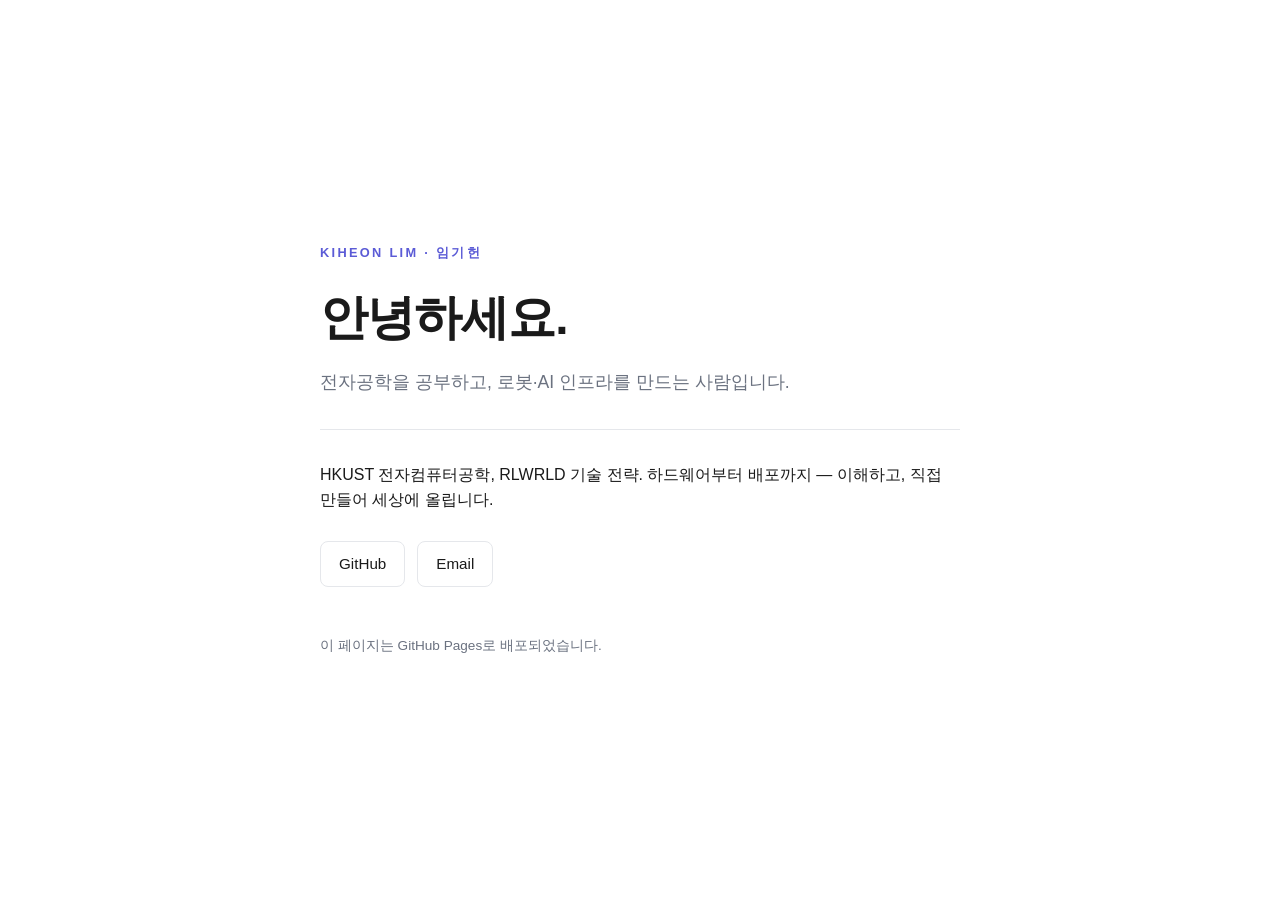
==== index.html @ 2e11b20e "첫 랜딩페이지 추가" ====
<!DOCTYPE html>
<html lang="ko">
<head>
  <meta charset="UTF-8" />
  <meta name="viewport" content="width=device-width, initial-scale=1.0" />
  <title>Kiheon Lim</title>
  <style>
    :root {
      --bg: #ffffff;
      --fg: #1a1a1a;
      --muted: #6b7280;
      --line: #e5e7eb;
      --accent: #5b5bd6;
    }
    @media (prefers-color-scheme: dark) {
      :root {
        --bg: #0d0d10;
        --fg: #eaeaec;
        --muted: #9ca3af;
        --line: #26262c;
        --accent: #8b8bf0;
      }
    }
    * { box-sizing: border-box; margin: 0; padding: 0; }
    body {
      font-family: -apple-system, BlinkMacSystemFont, "Segoe UI", "Apple SD Gothic Neo", Roboto, sans-serif;
      background: var(--bg);
      color: var(--fg);
      line-height: 1.6;
      -webkit-font-smoothing: antialiased;
      display: flex;
      min-height: 100vh;
      align-items: center;
      justify-content: center;
      padding: 24px;
    }
    main { width: 100%; max-width: 640px; }
    .eyebrow {
      font-size: 0.8rem;
      letter-spacing: 0.18em;
      text-transform: uppercase;
      color: var(--accent);
      font-weight: 600;
      margin-bottom: 16px;
    }
    h1 { font-size: clamp(2rem, 6vw, 3rem); font-weight: 700; letter-spacing: -0.02em; }
    .tagline { font-size: 1.1rem; color: var(--muted); margin-top: 12px; }
    .divider { height: 1px; background: var(--line); margin: 32px 0; border: 0; }
    p { color: var(--fg); }
    .links { display: flex; flex-wrap: wrap; gap: 12px; margin-top: 28px; }
    .links a {
      display: inline-block;
      padding: 10px 18px;
      border: 1px solid var(--line);
      border-radius: 8px;
      color: var(--fg);
      text-decoration: none;
      font-size: 0.95rem;
      transition: border-color 0.15s ease, transform 0.15s ease;
    }
    .links a:hover { border-color: var(--accent); transform: translateY(-1px); }
    footer { margin-top: 48px; font-size: 0.85rem; color: var(--muted); }
  </style>
</head>
<body>
  <main>
    <div class="eyebrow">Kiheon Lim &middot; 임기헌</div>
    <h1>안녕하세요.</h1>
    <p class="tagline">전자공학을 공부하고, 로봇·AI 인프라를 만드는 사람입니다.</p>
    <hr class="divider" />
    <p>
      HKUST 전자컴퓨터공학, RLWRLD 기술 전략.
      하드웨어부터 배포까지 — 이해하고, 직접 만들어 세상에 올립니다.
    </p>
    <div class="links">
      <a href="https://github.com/jkhlim125">GitHub</a>
      <a href="mailto:jason.lim@rlwrld.ai">Email</a>
    </div>
    <footer>이 페이지는 GitHub Pages로 배포되었습니다.</footer>
  </main>
</body>
</html>
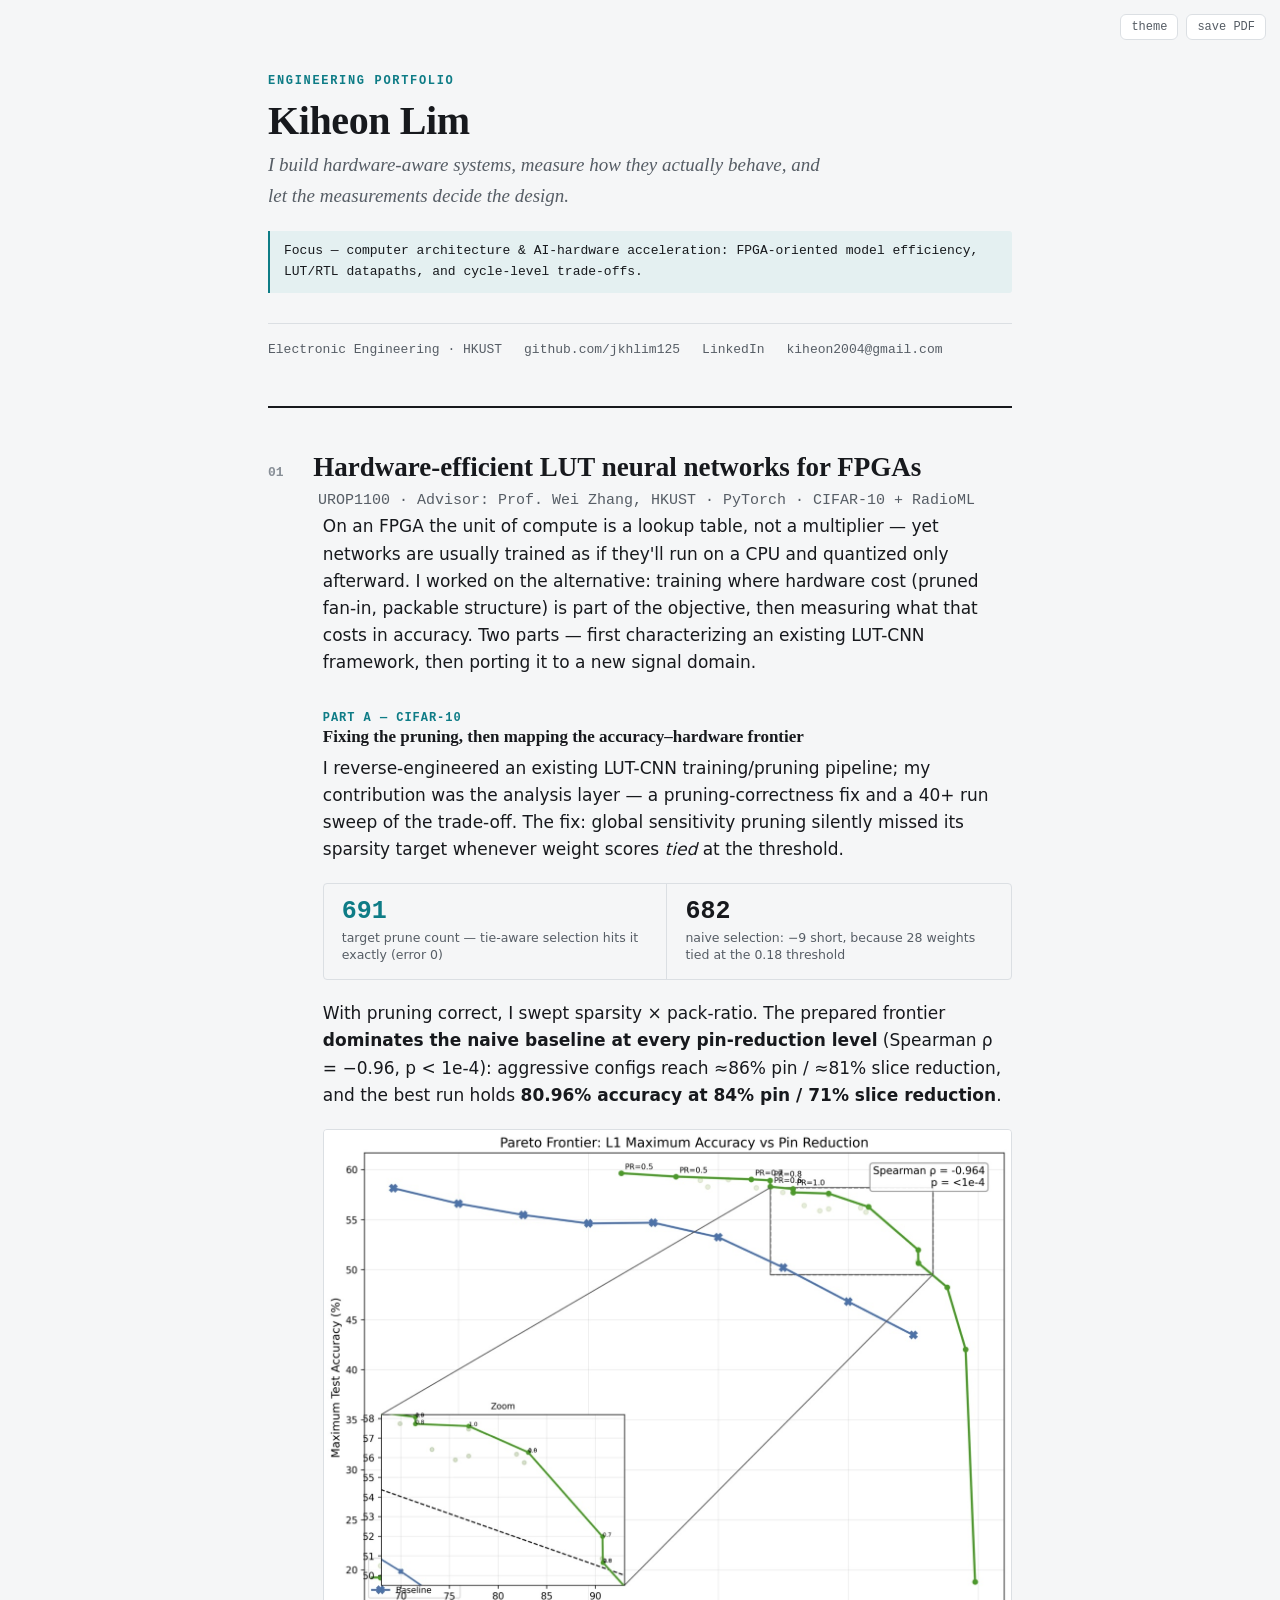
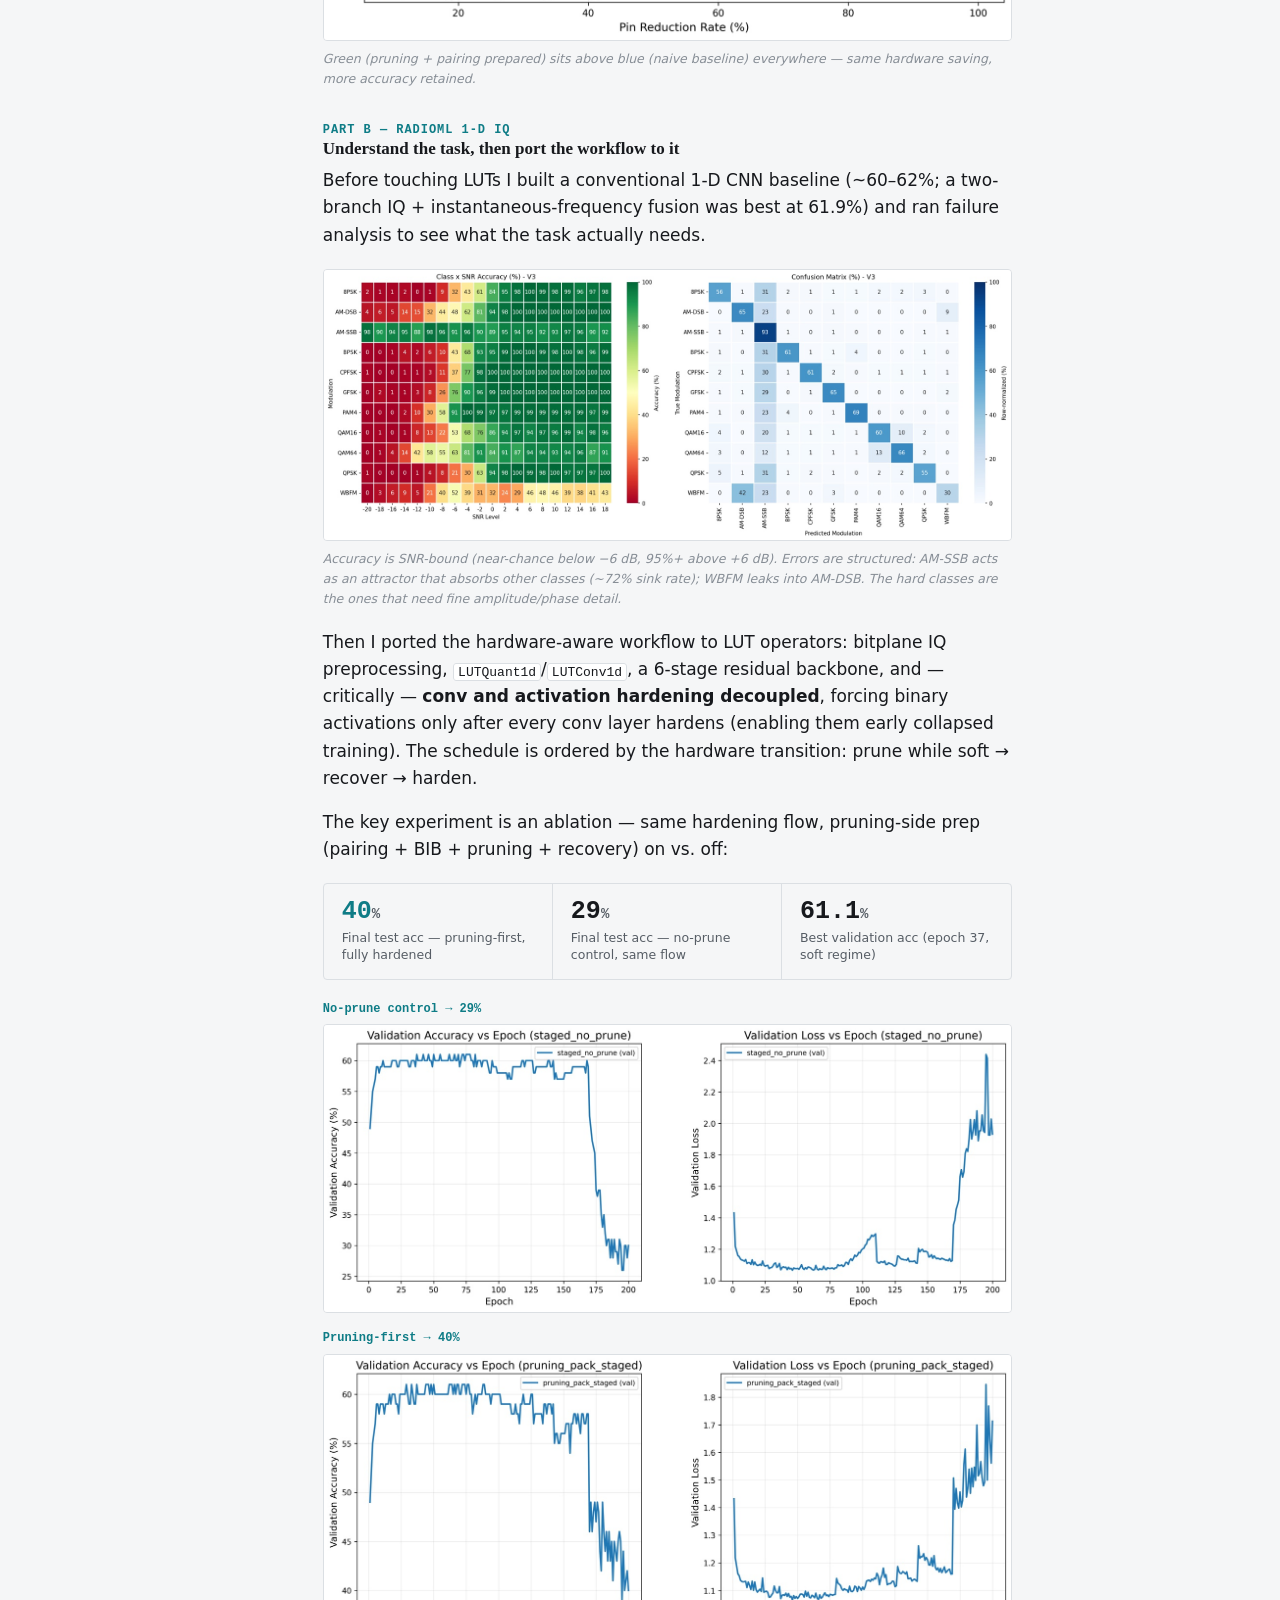
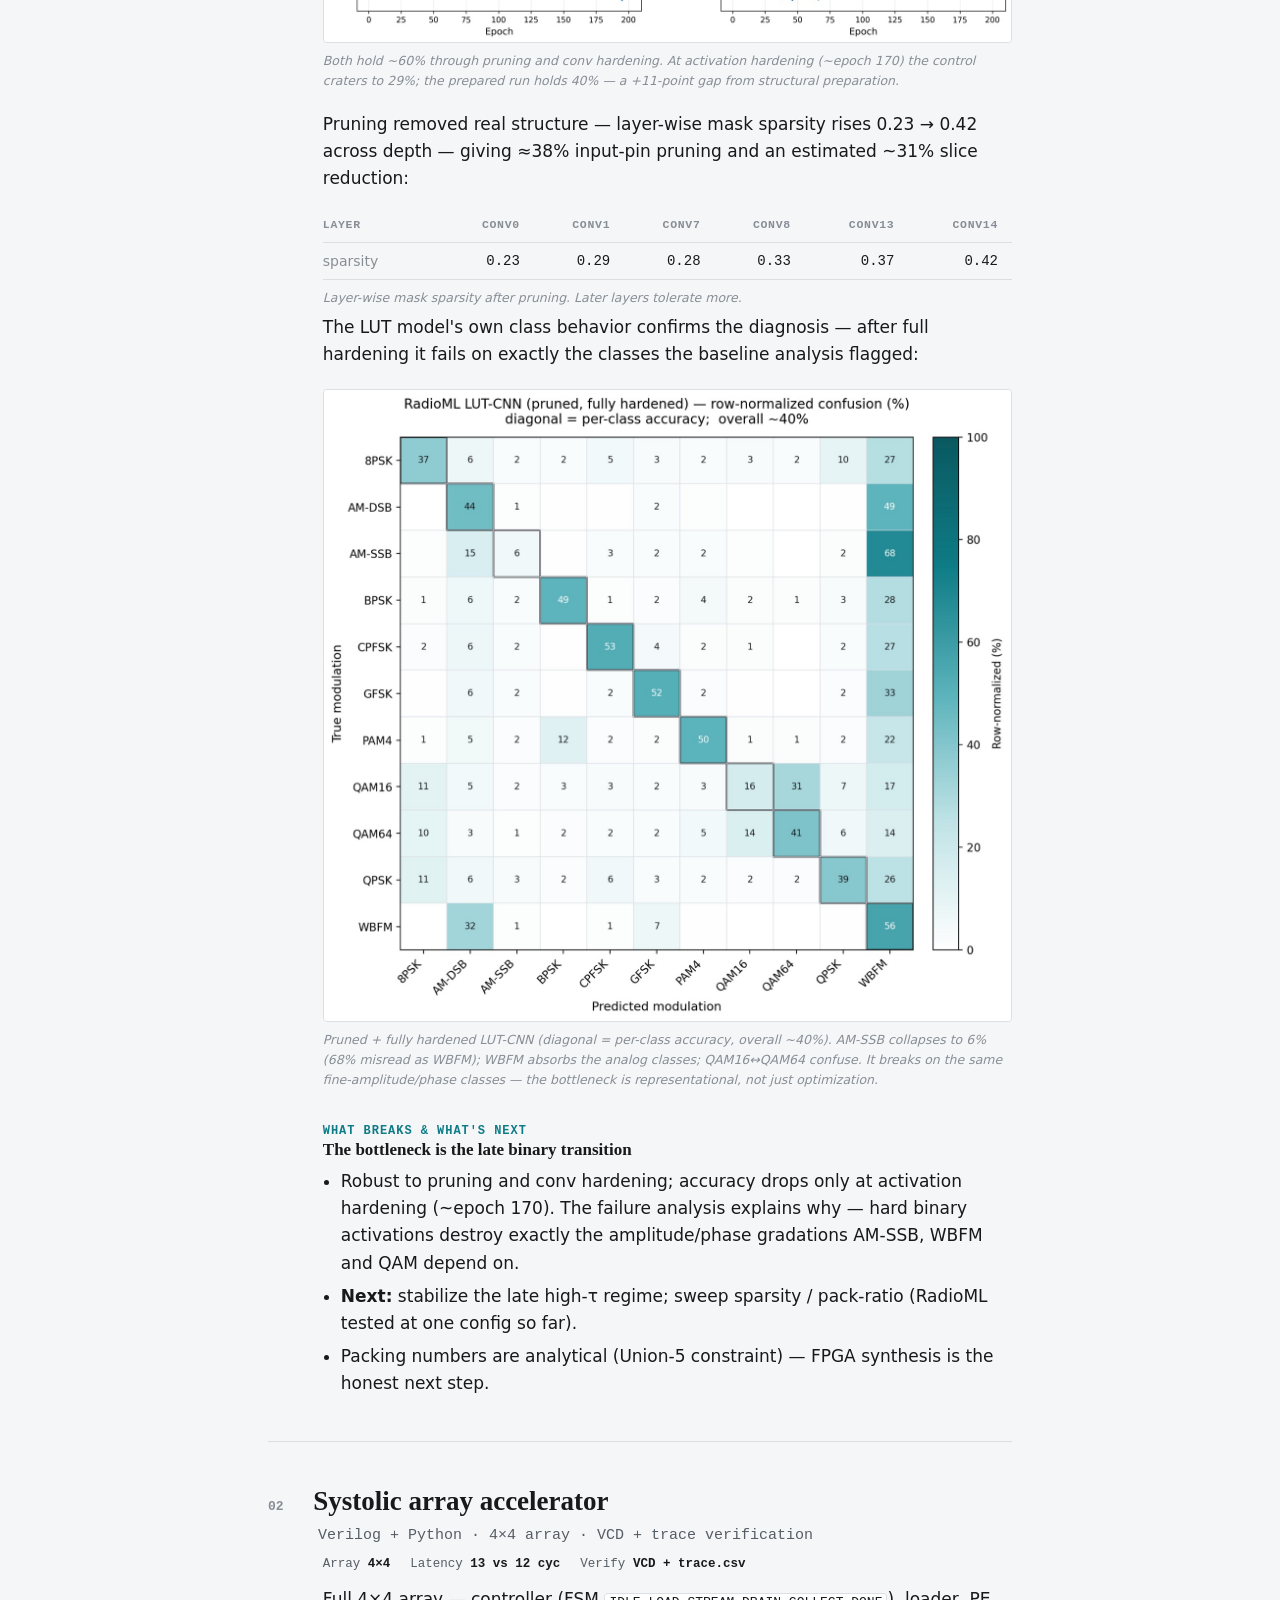
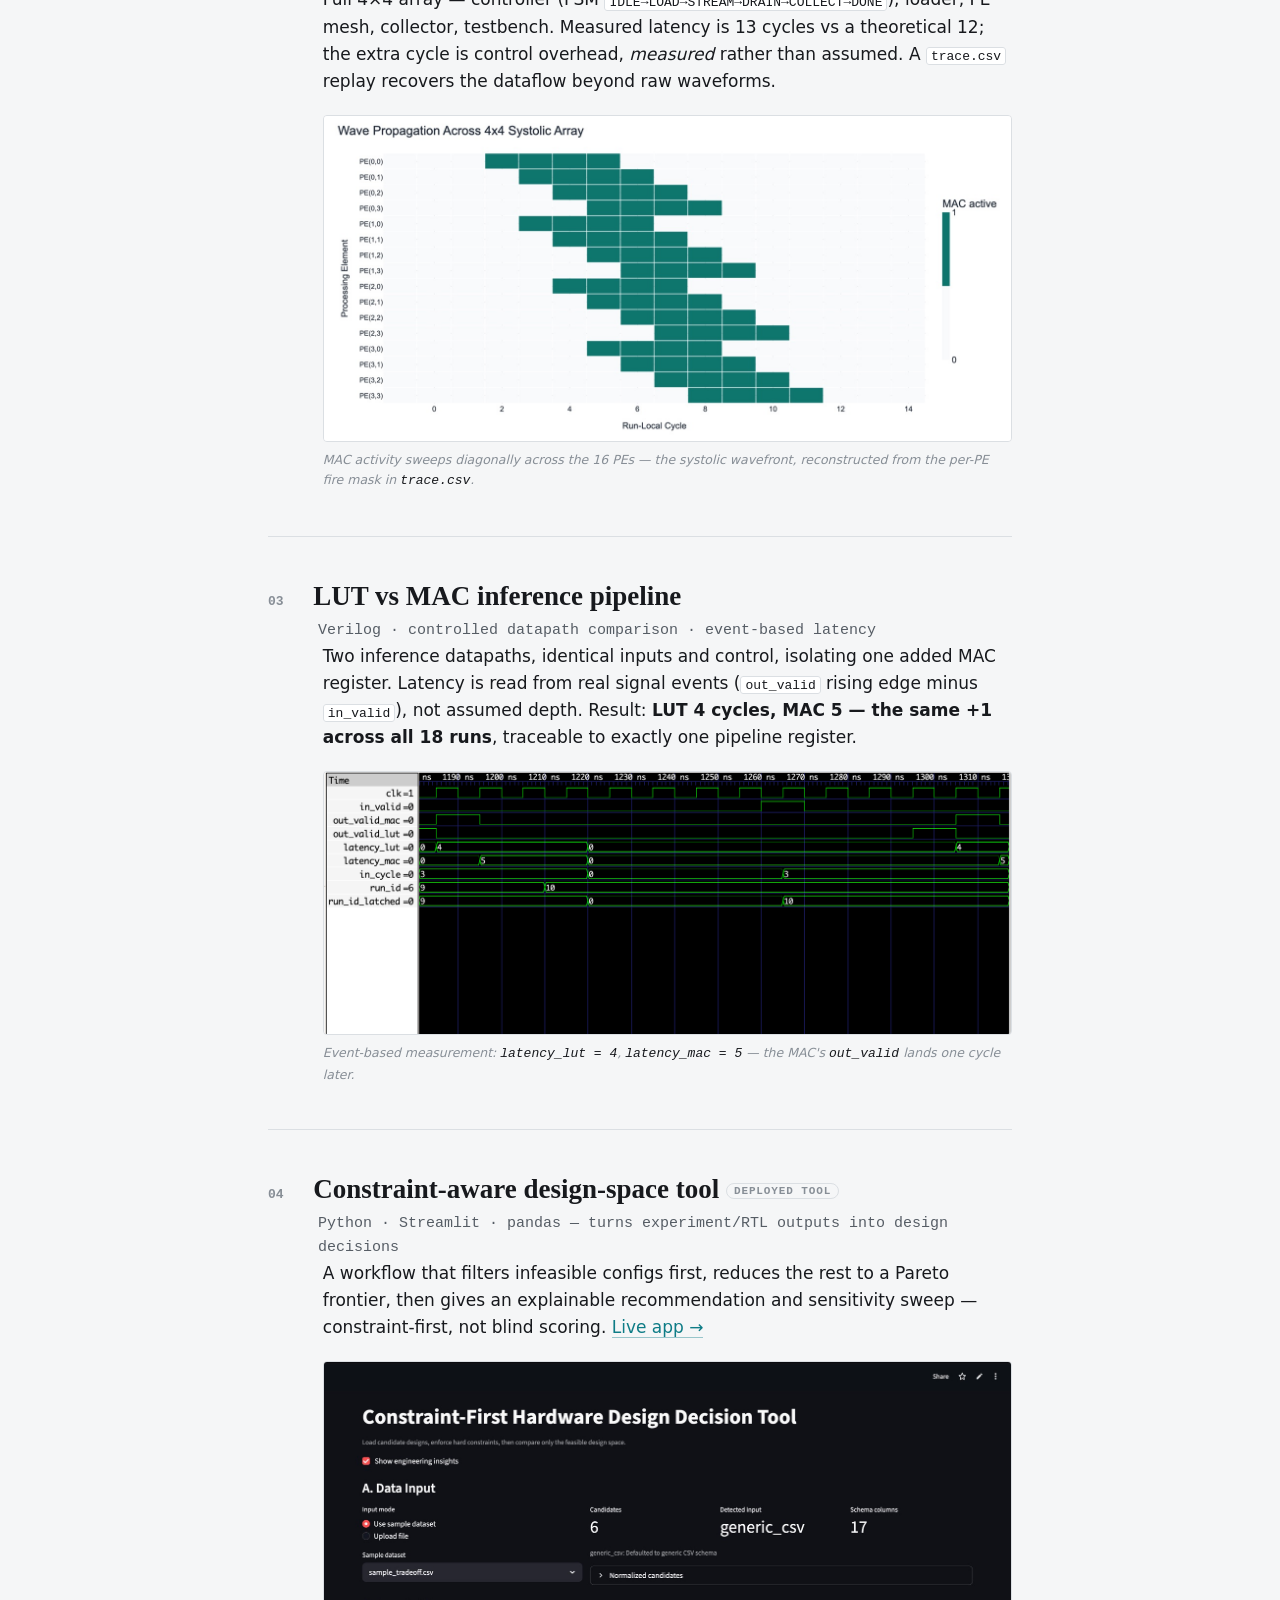
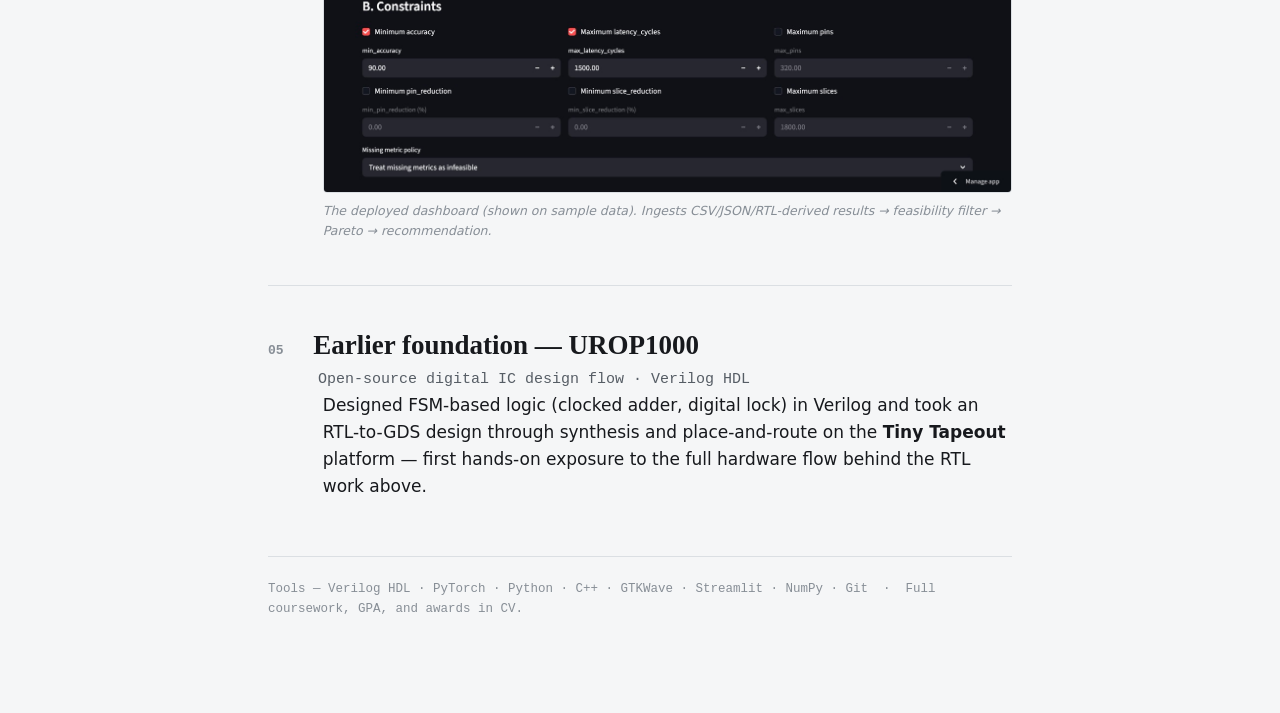
==== commit 6ec04e01: "Build engineering portfolio site (replaces landing placeholder) Comprehensive single-page portfolio " ====
--- a/index.html
+++ b/index.html
@@ -1,82 +1,301 @@
 <!DOCTYPE html>
-<html lang="ko">
+<html lang="en">
 <head>
   <meta charset="UTF-8" />
   <meta name="viewport" content="width=device-width, initial-scale=1.0" />
-  <title>Kiheon Lim</title>
+  <title>Kiheon Lim — Engineering Portfolio</title>
+  <meta name="description" content="Kiheon Lim — HKUST Electronic Engineering. Hardware-aware systems: LUT/FPGA neural networks, RTL accelerators, and cycle-level measurement." />
+  <meta name="author" content="Kiheon Lim" />
+  <meta name="theme-color" content="#0E7C86" />
+  <meta property="og:title" content="Kiheon Lim — Engineering Portfolio" />
+  <meta property="og:description" content="Hardware-aware systems: LUT/FPGA neural networks, RTL accelerators, and cycle-level measurement." />
+  <meta property="og:type" content="website" />
+  <meta property="og:url" content="https://jkhlim125.github.io/" />
   <style>
+  :root {
+    --paper:#F5F6F7; --surface:#FFFFFF; --ink:#17191D; --muted:#565D65;
+    --faint:#878E96; --rule:#DBDFE3; --accent:#0E7C86; --accent-soft:#E4F0F1;
+    --serif:'Charter','Iowan Old Style','Palatino Linotype',Georgia,'Times New Roman',serif;
+    --sans:system-ui,-apple-system,'Segoe UI',Roboto,Helvetica,Arial,sans-serif;
+    --mono:ui-monospace,'SF Mono','JetBrains Mono',Menlo,Consolas,monospace;
+  }
+  @media (prefers-color-scheme: dark) {
     :root {
-      --bg: #ffffff;
-      --fg: #1a1a1a;
-      --muted: #6b7280;
-      --line: #e5e7eb;
-      --accent: #5b5bd6;
+      --paper:#0F1113; --surface:#16191C; --ink:#E7E9EB; --muted:#9AA1A8;
+      --faint:#6C737B; --rule:#262A2F; --accent:#38B2BD; --accent-soft:#122F34;
     }
-    @media (prefers-color-scheme: dark) {
-      :root {
-        --bg: #0d0d10;
-        --fg: #eaeaec;
-        --muted: #9ca3af;
-        --line: #26262c;
-        --accent: #8b8bf0;
-      }
+  }
+  :root[data-theme="light"] {
+    --paper:#F5F6F7; --surface:#FFFFFF; --ink:#17191D; --muted:#565D65;
+    --faint:#878E96; --rule:#DBDFE3; --accent:#0E7C86; --accent-soft:#E4F0F1;
+  }
+  :root[data-theme="dark"] {
+    --paper:#0F1113; --surface:#16191C; --ink:#E7E9EB; --muted:#9AA1A8;
+    --faint:#6C737B; --rule:#262A2F; --accent:#38B2BD; --accent-soft:#122F34;
+  }
+
+  * { box-sizing:border-box; }
+  body {
+    margin:0; background:var(--paper); color:var(--ink);
+    font-family:var(--sans); font-size:17px; line-height:1.6;
+    -webkit-font-smoothing:antialiased;
+  }
+  .wrap { max-width:800px; margin:0 auto; padding:72px 28px 96px; }
+
+  h1,h2,h3 { font-family:var(--serif); font-weight:600; text-wrap:balance; line-height:1.18; }
+  .eyebrow { font-family:var(--mono); font-size:12px; letter-spacing:.14em; text-transform:uppercase; color:var(--accent); font-weight:600; }
+  p { margin:0 0 1em; }
+  a { color:var(--accent); text-decoration:none; border-bottom:1px solid color-mix(in srgb, var(--accent) 40%, transparent); }
+  a:hover { border-bottom-color:var(--accent); }
+  a:focus-visible { outline:2px solid var(--accent); outline-offset:2px; border-radius:2px; }
+  strong { font-weight:650; }
+  em { font-style:italic; }
+
+  header.masthead h1 { font-size:40px; margin:6px 0 6px; letter-spacing:-.01em; }
+  .tagline { font-size:19px; color:var(--muted); font-family:var(--serif); font-style:italic; margin:0 0 20px; max-width:60ch; }
+  .focus-line { font-family:var(--mono); font-size:13px; color:var(--ink); background:var(--accent-soft); border-left:2px solid var(--accent); padding:10px 14px; margin:0 0 30px; border-radius:0 3px 3px 0; }
+  .meta { display:flex; flex-wrap:wrap; gap:6px 22px; font-family:var(--mono); font-size:13px; color:var(--muted); padding-top:16px; border-top:1px solid var(--rule); }
+  .meta a { color:var(--muted); border-bottom-color:transparent; }
+  .meta a:hover { color:var(--accent); }
+
+  section { padding-top:44px; margin-top:44px; border-top:1px solid var(--rule); }
+  section.featured { border-top:2px solid var(--ink); }
+  .sec-head { display:flex; align-items:baseline; gap:14px; margin-bottom:6px; }
+  .sec-no { font-family:var(--mono); font-size:13px; color:var(--faint); font-weight:600; flex:none; width:2.4em; }
+  h2 { font-size:27px; margin:0; }
+  h3 { font-size:17px; margin:34px 0 8px; color:var(--ink); }
+  h3 .k { font-family:var(--mono); font-size:12px; color:var(--accent); text-transform:uppercase; letter-spacing:.08em; display:block; margin-bottom:2px; font-weight:600; }
+  .lede { color:var(--muted); font-size:15px; font-family:var(--mono); margin:2px 0 0 calc(2.4em + 14px); }
+  .body-col { margin-left:calc(2.4em + 14px); }
+  @media (max-width:620px){ .lede,.body-col{ margin-left:0; } .sec-head{ gap:10px; } }
+
+  .tbl-scroll { overflow-x:auto; margin:16px 0 6px; }
+  table { border-collapse:collapse; width:100%; font-size:14px; }
+  th,td { text-align:left; padding:7px 14px 7px 0; border-bottom:1px solid var(--rule); white-space:nowrap; }
+  th { font-family:var(--mono); font-size:11.5px; letter-spacing:.06em; text-transform:uppercase; color:var(--faint); font-weight:600; }
+  td { font-family:var(--mono); color:var(--ink); font-variant-numeric:tabular-nums; }
+  td.t { font-family:var(--sans); white-space:normal; color:var(--muted); }
+  .num { text-align:right; }
+  caption { caption-side:bottom; text-align:left; font-size:12.5px; color:var(--faint); padding-top:8px; font-style:italic; }
+
+  .results { display:flex; flex-wrap:wrap; gap:0; border:1px solid var(--rule); border-radius:4px; margin:20px 0; overflow:hidden; }
+  .results .r { flex:1 1 150px; padding:15px 18px; border-right:1px solid var(--rule); }
+  .results .r:last-child { border-right:none; }
+  .results .v { font-family:var(--mono); font-size:25px; font-weight:600; color:var(--ink); font-variant-numeric:tabular-nums; line-height:1; }
+  .results .v .u { font-size:14px; color:var(--muted); }
+  .results .l { font-size:12.5px; color:var(--muted); margin-top:6px; line-height:1.35; }
+  .results .r.key .v { color:var(--accent); }
+
+  pre { background:var(--surface); border:1px solid var(--rule); border-radius:4px; padding:12px 14px; overflow-x:auto; margin:14px 0; }
+  code { font-family:var(--mono); font-size:13px; color:var(--ink); }
+  p code, li code { background:var(--surface); border:1px solid var(--rule); padding:.5px 4px; border-radius:3px; font-size:13px; }
+
+  figure { margin:20px 0; }
+  .fig-img { display:block; width:100%; height:auto; border:1px solid var(--rule); border-radius:4px; background:#fff; }
+  .fig-col { display:flex; flex-direction:column; gap:16px; }
+  .fig-lbl { font-family:var(--mono); font-size:12px; color:var(--accent); font-weight:600; margin-bottom:5px; }
+  figcaption { font-size:12.5px; color:var(--faint); margin-top:8px; font-style:italic; }
+
+  .proj-specs { display:flex; flex-wrap:wrap; gap:4px 20px; font-family:var(--mono); font-size:12.5px; color:var(--muted); margin:6px 0 12px; }
+  .proj-specs b { color:var(--ink); font-weight:600; }
+  ul.tight { margin:6px 0 0; padding-left:18px; }
+  ul.tight li { margin-bottom:6px; }
+  .appendix-tag { font-family:var(--mono); font-size:11px; letter-spacing:.08em; text-transform:uppercase; color:var(--faint); border:1px solid var(--rule); padding:1px 7px; border-radius:20px; vertical-align:middle; }
+
+  footer { margin-top:56px; padding-top:22px; border-top:1px solid var(--rule); font-family:var(--mono); font-size:12.5px; color:var(--faint); }
+  @media (prefers-reduced-motion:no-preference){ a{ transition:border-color .15s, color .15s; } }
+
+  @media print {
+    :root { --paper:#fff; --surface:#fff; --ink:#111; --muted:#444; --faint:#777; --rule:#ccc; --accent:#0E7C86; --accent-soft:#eef5f5; }
+    body { font-size:11pt; }
+    .wrap { padding:0; max-width:none; }
+    section, .results, .tbl-scroll, figure, pre { page-break-inside:avoid; }
+    a { color:#111; border:none; }
+  }
+</style>
+
+  <style>
+    html { background: var(--paper); }
+    .site-controls {
+      position: fixed; top: 14px; right: 14px; z-index: 50;
+      display: flex; gap: 8px;
     }
-    * { box-sizing: border-box; margin: 0; padding: 0; }
-    body {
-      font-family: -apple-system, BlinkMacSystemFont, "Segoe UI", "Apple SD Gothic Neo", Roboto, sans-serif;
-      background: var(--bg);
-      color: var(--fg);
-      line-height: 1.6;
-      -webkit-font-smoothing: antialiased;
-      display: flex;
-      min-height: 100vh;
-      align-items: center;
-      justify-content: center;
-      padding: 24px;
+    .site-controls button {
+      font-family: var(--mono); font-size: 12px; color: var(--muted);
+      background: var(--surface); border: 1px solid var(--rule); border-radius: 6px;
+      padding: 6px 10px; cursor: pointer; line-height: 1;
+      transition: border-color .15s, color .15s;
     }
-    main { width: 100%; max-width: 640px; }
-    .eyebrow {
-      font-size: 0.8rem;
-      letter-spacing: 0.18em;
-      text-transform: uppercase;
-      color: var(--accent);
-      font-weight: 600;
-      margin-bottom: 16px;
-    }
-    h1 { font-size: clamp(2rem, 6vw, 3rem); font-weight: 700; letter-spacing: -0.02em; }
-    .tagline { font-size: 1.1rem; color: var(--muted); margin-top: 12px; }
-    .divider { height: 1px; background: var(--line); margin: 32px 0; border: 0; }
-    p { color: var(--fg); }
-    .links { display: flex; flex-wrap: wrap; gap: 12px; margin-top: 28px; }
-    .links a {
-      display: inline-block;
-      padding: 10px 18px;
-      border: 1px solid var(--line);
-      border-radius: 8px;
-      color: var(--fg);
-      text-decoration: none;
-      font-size: 0.95rem;
-      transition: border-color 0.15s ease, transform 0.15s ease;
-    }
-    .links a:hover { border-color: var(--accent); transform: translateY(-1px); }
-    footer { margin-top: 48px; font-size: 0.85rem; color: var(--muted); }
+    .site-controls button:hover { color: var(--accent); border-color: var(--accent); }
+    .site-controls button:focus-visible { outline: 2px solid var(--accent); outline-offset: 2px; }
+    @media print { .site-controls { display: none; } }
+    @media (max-width: 520px) { .site-controls { top: 8px; right: 8px; } }
   </style>
 </head>
 <body>
-  <main>
-    <div class="eyebrow">Kiheon Lim &middot; 임기헌</div>
-    <h1>안녕하세요.</h1>
-    <p class="tagline">전자공학을 공부하고, 로봇·AI 인프라를 만드는 사람입니다.</p>
-    <hr class="divider" />
-    <p>
-      HKUST 전자컴퓨터공학, RLWRLD 기술 전략.
-      하드웨어부터 배포까지 — 이해하고, 직접 만들어 세상에 올립니다.
-    </p>
-    <div class="links">
-      <a href="https://github.com/jkhlim125">GitHub</a>
-      <a href="mailto:jason.lim@rlwrld.ai">Email</a>
-    </div>
-    <footer>이 페이지는 GitHub Pages로 배포되었습니다.</footer>
-  </main>
+
+  <div class="site-controls">
+    <button id="themeBtn" type="button" aria-label="Toggle light or dark theme">theme</button>
+    <button id="printBtn" type="button" aria-label="Save as PDF">save PDF</button>
+  </div>
+
+
+<div class="wrap">
+
+  <header class="masthead">
+    <div class="eyebrow">Engineering Portfolio</div>
+    <h1>Kiheon&nbsp;Lim</h1>
+    <p class="tagline">I build hardware-aware systems, measure how they actually behave, and let the measurements decide the design.</p>
+    <div class="focus-line">Focus — computer architecture &amp; AI-hardware acceleration: FPGA-oriented model efficiency, LUT/RTL datapaths, and cycle-level trade-offs.</div>
+    <div class="meta">
+      <span>Electronic Engineering · HKUST</span>
+      <a href="https://github.com/jkhlim125">github.com/jkhlim125</a>
+      <a href="https://www.linkedin.com/in/kiheon-lim-67a047383">LinkedIn</a>
+      <a href="mailto:kiheon2004@gmail.com">kiheon2004@gmail.com</a>
+    </div>
+  </header>
+
+  <!-- ================= FEATURED ================= -->
+  <section class="featured">
+    <div class="sec-head">
+      <span class="sec-no">01</span>
+      <h2>Hardware-efficient LUT neural networks for FPGAs</h2>
+    </div>
+    <p class="lede">UROP1100 · Advisor: Prof. Wei Zhang, HKUST · PyTorch · CIFAR-10 + RadioML</p>
+
+    <div class="body-col">
+      <p>On an FPGA the unit of compute is a lookup table, not a multiplier — yet networks are usually trained as if they'll run on a CPU and quantized only afterward. I worked on the alternative: training where hardware cost (pruned fan-in, packable structure) is part of the objective, then measuring what that costs in accuracy. Two parts — first characterizing an existing LUT-CNN framework, then porting it to a new signal domain.</p>
+
+      <h3><span class="k">Part A — CIFAR-10</span>Fixing the pruning, then mapping the accuracy–hardware frontier</h3>
+      <p>I reverse-engineered an existing LUT-CNN training/pruning pipeline; my contribution was the analysis layer — a pruning-correctness fix and a 40+ run sweep of the trade-off. The fix: global sensitivity pruning silently missed its sparsity target whenever weight scores <em>tied</em> at the threshold.</p>
+
+      <div class="results">
+        <div class="r key"><div class="v">691</div><div class="l">target prune count — tie-aware selection hits it exactly (error 0)</div></div>
+        <div class="r"><div class="v">682</div><div class="l">naive selection: −9 short, because 28 weights tied at the 0.18 threshold</div></div>
+      </div>
+
+      <p>With pruning correct, I swept sparsity × pack-ratio. The prepared frontier <strong>dominates the naive baseline at every pin-reduction level</strong> (Spearman ρ = −0.96, p &lt; 1e-4): aggressive configs reach ≈86% pin / ≈81% slice reduction, and the best run holds <strong>80.96% accuracy at 84% pin / 71% slice reduction</strong>.</p>
+      <figure>
+        <img class="fig-img" src="assets/cifar_pareto.jpg" alt="Pareto frontier of maximum test accuracy versus pin reduction rate; the green pruning-prepared frontier stays above the blue naive baseline across the whole range">
+        <figcaption>Green (pruning + pairing prepared) sits above blue (naive baseline) everywhere — same hardware saving, more accuracy retained.</figcaption>
+      </figure>
+
+      <h3><span class="k">Part B — RadioML 1-D IQ</span>Understand the task, then port the workflow to it</h3>
+      <p>Before touching LUTs I built a conventional 1-D CNN baseline (~60–62%; a two-branch IQ + instantaneous-frequency fusion was best at 61.9%) and ran failure analysis to see what the task actually needs.</p>
+      <figure>
+        <img class="fig-img" src="assets/radioml_heatmap.jpg" alt="Left: class-by-SNR accuracy heatmap, red at low SNR turning green above +6 dB. Right: row-normalized confusion matrix showing AM-SSB absorbing many classes and WBFM leaking into AM-DSB">
+        <figcaption>Accuracy is SNR-bound (near-chance below −6 dB, 95%+ above +6 dB). Errors are structured: AM-SSB acts as an attractor that absorbs other classes (~72% sink rate); WBFM leaks into AM-DSB. The hard classes are the ones that need fine amplitude/phase detail.</figcaption>
+      </figure>
+
+      <p>Then I ported the hardware-aware workflow to LUT operators: bitplane IQ preprocessing, <code>LUTQuant1d</code>/<code>LUTConv1d</code>, a 6-stage residual backbone, and — critically — <strong>conv and activation hardening decoupled</strong>, forcing binary activations only after every conv layer hardens (enabling them early collapsed training). The schedule is ordered by the hardware transition: prune while soft → recover → harden.</p>
+      <p>The key experiment is an ablation — same hardening flow, pruning-side prep (pairing + BIB + pruning + recovery) on vs. off:</p>
+      <div class="results">
+        <div class="r key"><div class="v">40<span class="u">%</span></div><div class="l">Final test acc — pruning-first, fully hardened</div></div>
+        <div class="r"><div class="v">29<span class="u">%</span></div><div class="l">Final test acc — no-prune control, same flow</div></div>
+        <div class="r"><div class="v">61.1<span class="u">%</span></div><div class="l">Best validation acc (epoch 37, soft regime)</div></div>
+      </div>
+      <figure>
+        <div class="fig-col">
+          <div><div class="fig-lbl">No-prune control → 29%</div><img class="fig-img" src="assets/train_control.jpg" alt="Validation accuracy and loss vs epoch for the no-prune control; accuracy plateaus near 60% then collapses to ~29% after epoch 170"></div>
+          <div><div class="fig-lbl">Pruning-first → 40%</div><img class="fig-img" src="assets/train_pruning.jpg" alt="Validation accuracy and loss vs epoch for the pruning-first run; plateaus near 60% then declines to ~40% after epoch 170"></div>
+        </div>
+        <figcaption>Both hold ~60% through pruning and conv hardening. At activation hardening (~epoch 170) the control craters to 29%; the prepared run holds 40% — a +11-point gap from structural preparation.</figcaption>
+      </figure>
+      <p>Pruning removed real structure — layer-wise mask sparsity rises 0.23 → 0.42 across depth — giving ≈38% input-pin pruning and an estimated ~31% slice reduction:</p>
+      <div class="tbl-scroll">
+        <table>
+          <caption>Layer-wise mask sparsity after pruning. Later layers tolerate more.</caption>
+          <thead><tr><th>Layer</th><th class="num">conv0</th><th class="num">conv1</th><th class="num">conv7</th><th class="num">conv8</th><th class="num">conv13</th><th class="num">conv14</th></tr></thead>
+          <tbody><tr><td class="t" style="color:var(--faint)">sparsity</td><td class="num">0.23</td><td class="num">0.29</td><td class="num">0.28</td><td class="num">0.33</td><td class="num">0.37</td><td class="num">0.42</td></tr></tbody>
+        </table>
+      </div>
+
+      <p>The LUT model's own class behavior confirms the diagnosis — after full hardening it fails on exactly the classes the baseline analysis flagged:</p>
+      <figure>
+        <img class="fig-img" src="assets/lut_confusion.jpg" alt="Row-normalized confusion matrix for the pruned, fully hardened RadioML LUT-CNN; AM-SSB collapses to 6 percent with 68 percent misread as WBFM, and the WBFM column absorbs the analog classes">
+        <figcaption>Pruned + fully hardened LUT-CNN (diagonal = per-class accuracy, overall ~40%). AM-SSB collapses to 6% (68% misread as WBFM); WBFM absorbs the analog classes; QAM16↔QAM64 confuse. It breaks on the same fine-amplitude/phase classes — the bottleneck is representational, not just optimization.</figcaption>
+      </figure>
+
+      <h3><span class="k">What breaks &amp; what's next</span>The bottleneck is the late binary transition</h3>
+      <ul class="tight">
+        <li>Robust to pruning and conv hardening; accuracy drops only at activation hardening (~epoch 170). The failure analysis explains why — hard binary activations destroy exactly the amplitude/phase gradations AM-SSB, WBFM and QAM depend on.</li>
+        <li><strong>Next:</strong> stabilize the late high-τ regime; sweep sparsity / pack-ratio (RadioML tested at one config so far).</li>
+        <li>Packing numbers are analytical (Union-5 constraint) — FPGA synthesis is the honest next step.</li>
+      </ul>
+    </div>
+  </section>
+
+  <!-- ================= SUPPORTING ================= -->
+  <section>
+    <div class="sec-head"><span class="sec-no">02</span><h2>Systolic array accelerator</h2></div>
+    <p class="lede">Verilog + Python · 4×4 array · VCD + trace verification</p>
+    <div class="body-col">
+      <div class="proj-specs"><span>Array <b>4×4</b></span><span>Latency <b>13 vs 12 cyc</b></span><span>Verify <b>VCD + trace.csv</b></span></div>
+      <p>Full 4×4 array — controller (FSM <code>IDLE→LOAD→STREAM→DRAIN→COLLECT→DONE</code>), loader, PE mesh, collector, testbench. Measured latency is 13 cycles vs a theoretical 12; the extra cycle is control overhead, <em>measured</em> rather than assumed. A <code>trace.csv</code> replay recovers the dataflow beyond raw waveforms.</p>
+      <figure>
+        <img class="fig-img" src="assets/systolic_wave.jpg" alt="Heatmap of MAC activity across the 16 processing elements over run-local cycles, showing a diagonal wavefront through the 4x4 array">
+        <figcaption>MAC activity sweeps diagonally across the 16 PEs — the systolic wavefront, reconstructed from the per-PE fire mask in <code>trace.csv</code>.</figcaption>
+      </figure>
+    </div>
+  </section>
+
+  <section>
+    <div class="sec-head"><span class="sec-no">03</span><h2>LUT vs MAC inference pipeline</h2></div>
+    <p class="lede">Verilog · controlled datapath comparison · event-based latency</p>
+    <div class="body-col">
+      <p>Two inference datapaths, identical inputs and control, isolating one added MAC register. Latency is read from real signal events (<code>out_valid</code> rising edge minus <code>in_valid</code>), not assumed depth. Result: <strong>LUT 4 cycles, MAC 5 — the same +1 across all 18 runs</strong>, traceable to exactly one pipeline register.</p>
+      <figure>
+        <img class="fig-img" src="assets/lutmac_latency.png" alt="GTKWave capture showing latency_lut settling to 4 and latency_mac to 5, with out_valid_lut asserting one cycle before out_valid_mac">
+        <figcaption>Event-based measurement: <code>latency_lut = 4</code>, <code>latency_mac = 5</code> — the MAC's <code>out_valid</code> lands one cycle later.</figcaption>
+      </figure>
+    </div>
+  </section>
+
+  <section>
+    <div class="sec-head"><span class="sec-no">04</span><h2>Constraint-aware design-space tool <span class="appendix-tag">deployed tool</span></h2></div>
+    <p class="lede">Python · Streamlit · pandas — turns experiment/RTL outputs into design decisions</p>
+    <div class="body-col">
+      <p>A workflow that filters infeasible configs first, reduces the rest to a Pareto frontier, then gives an explainable recommendation and sensitivity sweep — constraint-first, not blind scoring. <a href="https://hardware-aware-neural-network-trade-off-analysis-dashboard-esw.streamlit.app">Live app →</a></p>
+      <figure>
+        <img class="fig-img" src="assets/tool_ui.jpg" alt="Screenshot of the deployed Streamlit decision tool showing data input, constraints, and the feasible-candidate view">
+        <figcaption>The deployed dashboard (shown on sample data). Ingests CSV/JSON/RTL-derived results → feasibility filter → Pareto → recommendation.</figcaption>
+      </figure>
+    </div>
+  </section>
+
+  <section>
+    <div class="sec-head"><span class="sec-no">05</span><h2>Earlier foundation — UROP1000</h2></div>
+    <p class="lede">Open-source digital IC design flow · Verilog HDL</p>
+    <div class="body-col">
+      <p>Designed FSM-based logic (clocked adder, digital lock) in Verilog and took an RTL-to-GDS design through synthesis and place-and-route on the <strong>Tiny Tapeout</strong> platform — first hands-on exposure to the full hardware flow behind the RTL work above.</p>
+    </div>
+  </section>
+
+  <footer>
+    Tools — Verilog HDL · PyTorch · Python · C++ · GTKWave · Streamlit · NumPy · Git &nbsp;·&nbsp; Full coursework, GPA, and awards in CV.
+  </footer>
+
+</div>
+
+
+  <script>
+    (function () {
+      var root = document.documentElement;
+      var saved = null;
+      try { saved = localStorage.getItem('theme'); } catch (e) {}
+      if (saved) root.setAttribute('data-theme', saved);
+      function current() {
+        var attr = root.getAttribute('data-theme');
+        if (attr) return attr;
+        return window.matchMedia('(prefers-color-scheme: dark)').matches ? 'dark' : 'light';
+      }
+      document.getElementById('themeBtn').addEventListener('click', function () {
+        var next = current() === 'dark' ? 'light' : 'dark';
+        root.setAttribute('data-theme', next);
+        try { localStorage.setItem('theme', next); } catch (e) {}
+      });
+      document.getElementById('printBtn').addEventListener('click', function () { window.print(); });
+    })();
+  </script>
 </body>
 </html>
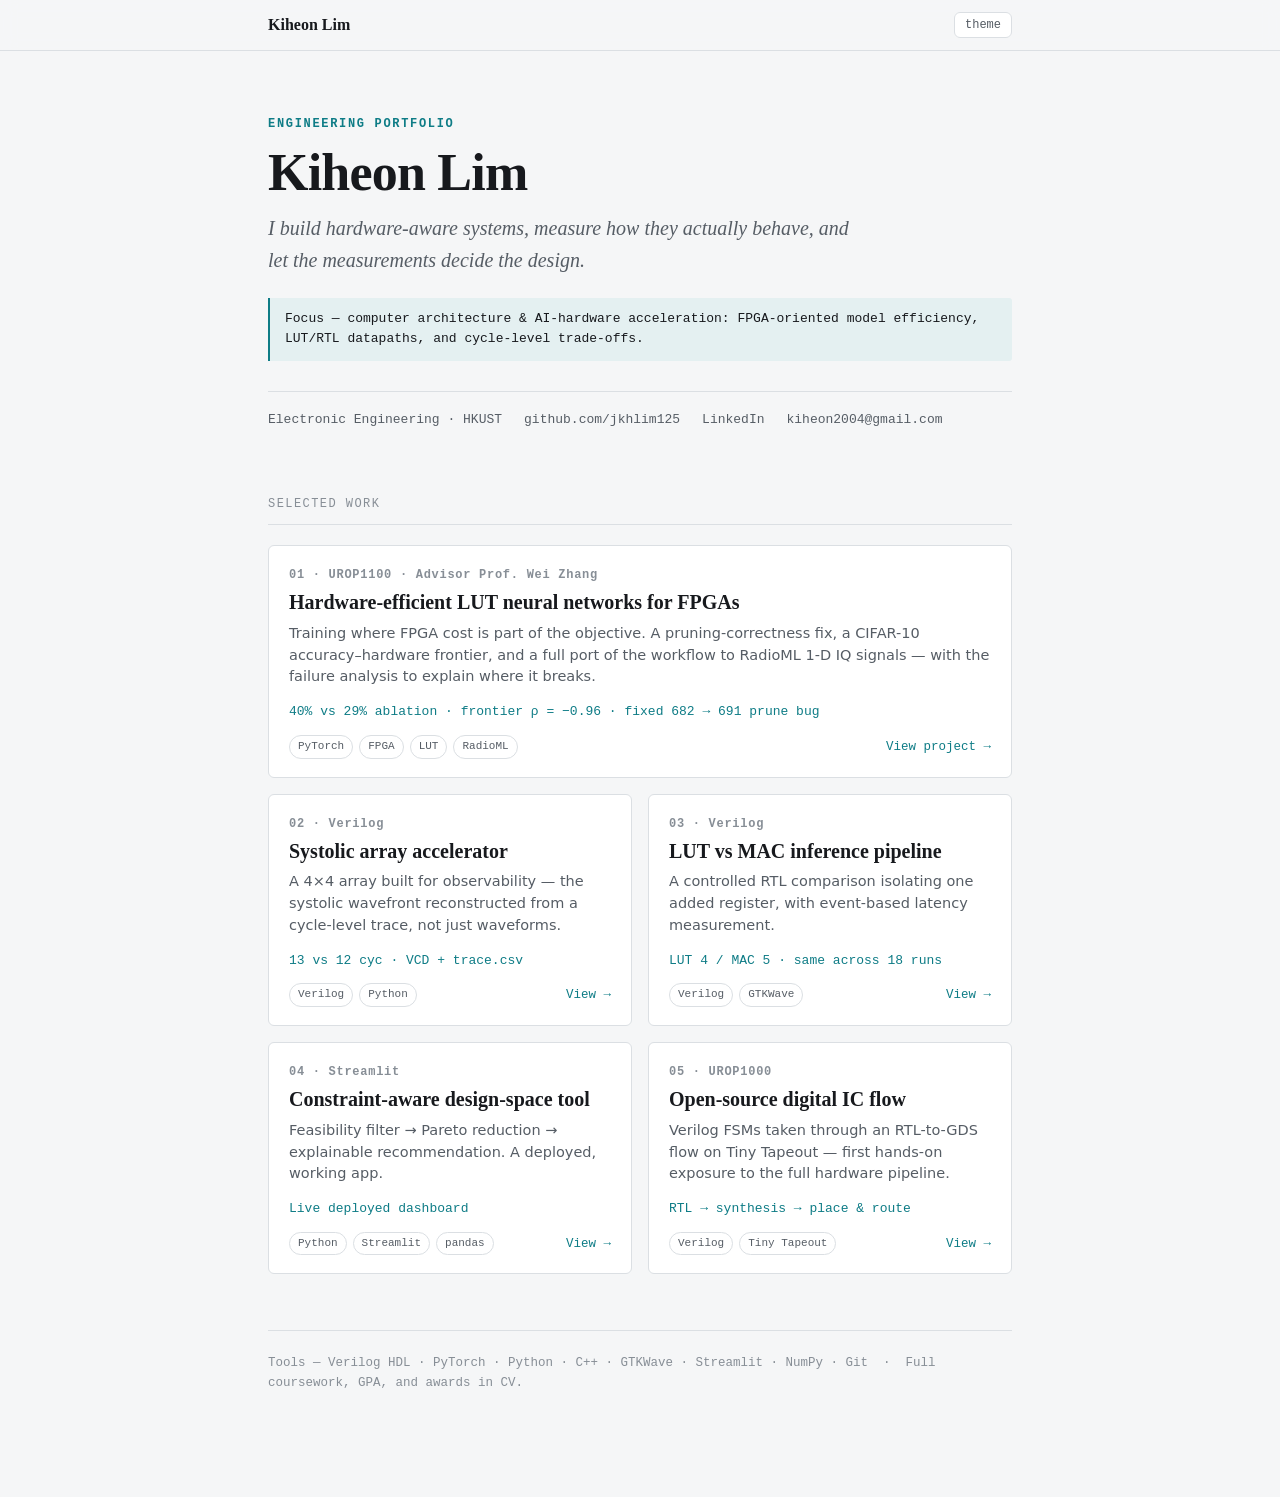
==== commit 4f08d42a: "Restructure into multi-page site: landing + per-project detail pages Shared styles.css/script.js, pr" ====
--- a/index.html
+++ b/index.html
@@ -11,291 +11,96 @@
   <meta property="og:description" content="Hardware-aware systems: LUT/FPGA neural networks, RTL accelerators, and cycle-level measurement." />
   <meta property="og:type" content="website" />
   <meta property="og:url" content="https://jkhlim125.github.io/" />
-  <style>
-  :root {
-    --paper:#F5F6F7; --surface:#FFFFFF; --ink:#17191D; --muted:#565D65;
-    --faint:#878E96; --rule:#DBDFE3; --accent:#0E7C86; --accent-soft:#E4F0F1;
-    --serif:'Charter','Iowan Old Style','Palatino Linotype',Georgia,'Times New Roman',serif;
-    --sans:system-ui,-apple-system,'Segoe UI',Roboto,Helvetica,Arial,sans-serif;
-    --mono:ui-monospace,'SF Mono','JetBrains Mono',Menlo,Consolas,monospace;
-  }
-  @media (prefers-color-scheme: dark) {
-    :root {
-      --paper:#0F1113; --surface:#16191C; --ink:#E7E9EB; --muted:#9AA1A8;
-      --faint:#6C737B; --rule:#262A2F; --accent:#38B2BD; --accent-soft:#122F34;
-    }
-  }
-  :root[data-theme="light"] {
-    --paper:#F5F6F7; --surface:#FFFFFF; --ink:#17191D; --muted:#565D65;
-    --faint:#878E96; --rule:#DBDFE3; --accent:#0E7C86; --accent-soft:#E4F0F1;
-  }
-  :root[data-theme="dark"] {
-    --paper:#0F1113; --surface:#16191C; --ink:#E7E9EB; --muted:#9AA1A8;
-    --faint:#6C737B; --rule:#262A2F; --accent:#38B2BD; --accent-soft:#122F34;
-  }
-
-  * { box-sizing:border-box; }
-  body {
-    margin:0; background:var(--paper); color:var(--ink);
-    font-family:var(--sans); font-size:17px; line-height:1.6;
-    -webkit-font-smoothing:antialiased;
-  }
-  .wrap { max-width:800px; margin:0 auto; padding:72px 28px 96px; }
-
-  h1,h2,h3 { font-family:var(--serif); font-weight:600; text-wrap:balance; line-height:1.18; }
-  .eyebrow { font-family:var(--mono); font-size:12px; letter-spacing:.14em; text-transform:uppercase; color:var(--accent); font-weight:600; }
-  p { margin:0 0 1em; }
-  a { color:var(--accent); text-decoration:none; border-bottom:1px solid color-mix(in srgb, var(--accent) 40%, transparent); }
-  a:hover { border-bottom-color:var(--accent); }
-  a:focus-visible { outline:2px solid var(--accent); outline-offset:2px; border-radius:2px; }
-  strong { font-weight:650; }
-  em { font-style:italic; }
-
-  header.masthead h1 { font-size:40px; margin:6px 0 6px; letter-spacing:-.01em; }
-  .tagline { font-size:19px; color:var(--muted); font-family:var(--serif); font-style:italic; margin:0 0 20px; max-width:60ch; }
-  .focus-line { font-family:var(--mono); font-size:13px; color:var(--ink); background:var(--accent-soft); border-left:2px solid var(--accent); padding:10px 14px; margin:0 0 30px; border-radius:0 3px 3px 0; }
-  .meta { display:flex; flex-wrap:wrap; gap:6px 22px; font-family:var(--mono); font-size:13px; color:var(--muted); padding-top:16px; border-top:1px solid var(--rule); }
-  .meta a { color:var(--muted); border-bottom-color:transparent; }
-  .meta a:hover { color:var(--accent); }
-
-  section { padding-top:44px; margin-top:44px; border-top:1px solid var(--rule); }
-  section.featured { border-top:2px solid var(--ink); }
-  .sec-head { display:flex; align-items:baseline; gap:14px; margin-bottom:6px; }
-  .sec-no { font-family:var(--mono); font-size:13px; color:var(--faint); font-weight:600; flex:none; width:2.4em; }
-  h2 { font-size:27px; margin:0; }
-  h3 { font-size:17px; margin:34px 0 8px; color:var(--ink); }
-  h3 .k { font-family:var(--mono); font-size:12px; color:var(--accent); text-transform:uppercase; letter-spacing:.08em; display:block; margin-bottom:2px; font-weight:600; }
-  .lede { color:var(--muted); font-size:15px; font-family:var(--mono); margin:2px 0 0 calc(2.4em + 14px); }
-  .body-col { margin-left:calc(2.4em + 14px); }
-  @media (max-width:620px){ .lede,.body-col{ margin-left:0; } .sec-head{ gap:10px; } }
-
-  .tbl-scroll { overflow-x:auto; margin:16px 0 6px; }
-  table { border-collapse:collapse; width:100%; font-size:14px; }
-  th,td { text-align:left; padding:7px 14px 7px 0; border-bottom:1px solid var(--rule); white-space:nowrap; }
-  th { font-family:var(--mono); font-size:11.5px; letter-spacing:.06em; text-transform:uppercase; color:var(--faint); font-weight:600; }
-  td { font-family:var(--mono); color:var(--ink); font-variant-numeric:tabular-nums; }
-  td.t { font-family:var(--sans); white-space:normal; color:var(--muted); }
-  .num { text-align:right; }
-  caption { caption-side:bottom; text-align:left; font-size:12.5px; color:var(--faint); padding-top:8px; font-style:italic; }
-
-  .results { display:flex; flex-wrap:wrap; gap:0; border:1px solid var(--rule); border-radius:4px; margin:20px 0; overflow:hidden; }
-  .results .r { flex:1 1 150px; padding:15px 18px; border-right:1px solid var(--rule); }
-  .results .r:last-child { border-right:none; }
-  .results .v { font-family:var(--mono); font-size:25px; font-weight:600; color:var(--ink); font-variant-numeric:tabular-nums; line-height:1; }
-  .results .v .u { font-size:14px; color:var(--muted); }
-  .results .l { font-size:12.5px; color:var(--muted); margin-top:6px; line-height:1.35; }
-  .results .r.key .v { color:var(--accent); }
-
-  pre { background:var(--surface); border:1px solid var(--rule); border-radius:4px; padding:12px 14px; overflow-x:auto; margin:14px 0; }
-  code { font-family:var(--mono); font-size:13px; color:var(--ink); }
-  p code, li code { background:var(--surface); border:1px solid var(--rule); padding:.5px 4px; border-radius:3px; font-size:13px; }
-
-  figure { margin:20px 0; }
-  .fig-img { display:block; width:100%; height:auto; border:1px solid var(--rule); border-radius:4px; background:#fff; }
-  .fig-col { display:flex; flex-direction:column; gap:16px; }
-  .fig-lbl { font-family:var(--mono); font-size:12px; color:var(--accent); font-weight:600; margin-bottom:5px; }
-  figcaption { font-size:12.5px; color:var(--faint); margin-top:8px; font-style:italic; }
-
-  .proj-specs { display:flex; flex-wrap:wrap; gap:4px 20px; font-family:var(--mono); font-size:12.5px; color:var(--muted); margin:6px 0 12px; }
-  .proj-specs b { color:var(--ink); font-weight:600; }
-  ul.tight { margin:6px 0 0; padding-left:18px; }
-  ul.tight li { margin-bottom:6px; }
-  .appendix-tag { font-family:var(--mono); font-size:11px; letter-spacing:.08em; text-transform:uppercase; color:var(--faint); border:1px solid var(--rule); padding:1px 7px; border-radius:20px; vertical-align:middle; }
-
-  footer { margin-top:56px; padding-top:22px; border-top:1px solid var(--rule); font-family:var(--mono); font-size:12.5px; color:var(--faint); }
-  @media (prefers-reduced-motion:no-preference){ a{ transition:border-color .15s, color .15s; } }
-
-  @media print {
-    :root { --paper:#fff; --surface:#fff; --ink:#111; --muted:#444; --faint:#777; --rule:#ccc; --accent:#0E7C86; --accent-soft:#eef5f5; }
-    body { font-size:11pt; }
-    .wrap { padding:0; max-width:none; }
-    section, .results, .tbl-scroll, figure, pre { page-break-inside:avoid; }
-    a { color:#111; border:none; }
-  }
-</style>
-
-  <style>
-    html { background: var(--paper); }
-    .site-controls {
-      position: fixed; top: 14px; right: 14px; z-index: 50;
-      display: flex; gap: 8px;
-    }
-    .site-controls button {
-      font-family: var(--mono); font-size: 12px; color: var(--muted);
-      background: var(--surface); border: 1px solid var(--rule); border-radius: 6px;
-      padding: 6px 10px; cursor: pointer; line-height: 1;
-      transition: border-color .15s, color .15s;
-    }
-    .site-controls button:hover { color: var(--accent); border-color: var(--accent); }
-    .site-controls button:focus-visible { outline: 2px solid var(--accent); outline-offset: 2px; }
-    @media print { .site-controls { display: none; } }
-    @media (max-width: 520px) { .site-controls { top: 8px; right: 8px; } }
-  </style>
+  <link rel="stylesheet" href="/styles.css" />
+  <script>(function(){try{var t=localStorage.getItem('theme');if(t)document.documentElement.setAttribute('data-theme',t);}catch(e){}})();</script>
 </head>
 <body>
+  <nav class="nav">
+    <div class="nav-inner">
+      <a class="nav-home" href="/">Kiheon Lim</a>
+      <div class="nav-ctrl"><button id="themeBtn" type="button" aria-label="Toggle light or dark theme">theme</button></div>
+    </div>
+  </nav>
 
-  <div class="site-controls">
-    <button id="themeBtn" type="button" aria-label="Toggle light or dark theme">theme</button>
-    <button id="printBtn" type="button" aria-label="Save as PDF">save PDF</button>
+  <div class="wrap">
+    <header class="hero">
+      <div class="eyebrow">Engineering Portfolio</div>
+      <h1>Kiheon&nbsp;Lim</h1>
+      <p class="tagline">I build hardware-aware systems, measure how they actually behave, and let the measurements decide the design.</p>
+      <div class="focus-line">Focus — computer architecture &amp; AI-hardware acceleration: FPGA-oriented model efficiency, LUT/RTL datapaths, and cycle-level trade-offs.</div>
+      <div class="meta">
+        <span>Electronic Engineering · HKUST</span>
+        <a href="https://github.com/jkhlim125">github.com/jkhlim125</a>
+        <a href="https://www.linkedin.com/in/kiheon-lim-67a047383">LinkedIn</a>
+        <a href="mailto:kiheon2004@gmail.com">kiheon2004@gmail.com</a>
+      </div>
+    </header>
+
+    <div class="section-label">Selected work</div>
+    <div class="cards">
+
+      <a class="card featured" href="/projects/lut-fpga-nn.html">
+        <span class="c-no">01 · UROP1100 · Advisor Prof. Wei Zhang</span>
+        <h3>Hardware-efficient LUT neural networks for FPGAs</h3>
+        <p class="c-desc">Training where FPGA cost is part of the objective. A pruning-correctness fix, a CIFAR-10 accuracy–hardware frontier, and a full port of the workflow to RadioML 1-D IQ signals — with the failure analysis to explain where it breaks.</p>
+        <div class="c-stat">40% vs 29% ablation · frontier ρ = −0.96 · fixed 682 → 691 prune bug</div>
+        <div class="c-foot">
+          <div class="tags"><span class="tag">PyTorch</span><span class="tag">FPGA</span><span class="tag">LUT</span><span class="tag">RadioML</span></div>
+          <span class="go">View project →</span>
+        </div>
+      </a>
+
+      <a class="card" href="/projects/systolic-array.html">
+        <span class="c-no">02 · Verilog</span>
+        <h3>Systolic array accelerator</h3>
+        <p class="c-desc">A 4×4 array built for observability — the systolic wavefront reconstructed from a cycle-level trace, not just waveforms.</p>
+        <div class="c-stat">13 vs 12 cyc · VCD + trace.csv</div>
+        <div class="c-foot">
+          <div class="tags"><span class="tag">Verilog</span><span class="tag">Python</span></div>
+          <span class="go">View →</span>
+        </div>
+      </a>
+
+      <a class="card" href="/projects/lut-vs-mac.html">
+        <span class="c-no">03 · Verilog</span>
+        <h3>LUT vs MAC inference pipeline</h3>
+        <p class="c-desc">A controlled RTL comparison isolating one added register, with event-based latency measurement.</p>
+        <div class="c-stat">LUT 4 / MAC 5 · same across 18 runs</div>
+        <div class="c-foot">
+          <div class="tags"><span class="tag">Verilog</span><span class="tag">GTKWave</span></div>
+          <span class="go">View →</span>
+        </div>
+      </a>
+
+      <a class="card" href="/projects/decision-tool.html">
+        <span class="c-no">04 · Streamlit</span>
+        <h3>Constraint-aware design-space tool</h3>
+        <p class="c-desc">Feasibility filter → Pareto reduction → explainable recommendation. A deployed, working app.</p>
+        <div class="c-stat">Live deployed dashboard</div>
+        <div class="c-foot">
+          <div class="tags"><span class="tag">Python</span><span class="tag">Streamlit</span><span class="tag">pandas</span></div>
+          <span class="go">View →</span>
+        </div>
+      </a>
+
+      <a class="card" href="/projects/foundation.html">
+        <span class="c-no">05 · UROP1000</span>
+        <h3>Open-source digital IC flow</h3>
+        <p class="c-desc">Verilog FSMs taken through an RTL-to-GDS flow on Tiny Tapeout — first hands-on exposure to the full hardware pipeline.</p>
+        <div class="c-stat">RTL → synthesis → place &amp; route</div>
+        <div class="c-foot">
+          <div class="tags"><span class="tag">Verilog</span><span class="tag">Tiny Tapeout</span></div>
+          <span class="go">View →</span>
+        </div>
+      </a>
+
+    </div>
+
+    <footer class="site">
+      Tools — Verilog HDL · PyTorch · Python · C++ · GTKWave · Streamlit · NumPy · Git &nbsp;·&nbsp; Full coursework, GPA, and awards in CV.
+    </footer>
   </div>
 
-
-<div class="wrap">
-
-  <header class="masthead">
-    <div class="eyebrow">Engineering Portfolio</div>
-    <h1>Kiheon&nbsp;Lim</h1>
-    <p class="tagline">I build hardware-aware systems, measure how they actually behave, and let the measurements decide the design.</p>
-    <div class="focus-line">Focus — computer architecture &amp; AI-hardware acceleration: FPGA-oriented model efficiency, LUT/RTL datapaths, and cycle-level trade-offs.</div>
-    <div class="meta">
-      <span>Electronic Engineering · HKUST</span>
-      <a href="https://github.com/jkhlim125">github.com/jkhlim125</a>
-      <a href="https://www.linkedin.com/in/kiheon-lim-67a047383">LinkedIn</a>
-      <a href="mailto:kiheon2004@gmail.com">kiheon2004@gmail.com</a>
-    </div>
-  </header>
-
-  <!-- ================= FEATURED ================= -->
-  <section class="featured">
-    <div class="sec-head">
-      <span class="sec-no">01</span>
-      <h2>Hardware-efficient LUT neural networks for FPGAs</h2>
-    </div>
-    <p class="lede">UROP1100 · Advisor: Prof. Wei Zhang, HKUST · PyTorch · CIFAR-10 + RadioML</p>
-
-    <div class="body-col">
-      <p>On an FPGA the unit of compute is a lookup table, not a multiplier — yet networks are usually trained as if they'll run on a CPU and quantized only afterward. I worked on the alternative: training where hardware cost (pruned fan-in, packable structure) is part of the objective, then measuring what that costs in accuracy. Two parts — first characterizing an existing LUT-CNN framework, then porting it to a new signal domain.</p>
-
-      <h3><span class="k">Part A — CIFAR-10</span>Fixing the pruning, then mapping the accuracy–hardware frontier</h3>
-      <p>I reverse-engineered an existing LUT-CNN training/pruning pipeline; my contribution was the analysis layer — a pruning-correctness fix and a 40+ run sweep of the trade-off. The fix: global sensitivity pruning silently missed its sparsity target whenever weight scores <em>tied</em> at the threshold.</p>
-
-      <div class="results">
-        <div class="r key"><div class="v">691</div><div class="l">target prune count — tie-aware selection hits it exactly (error 0)</div></div>
-        <div class="r"><div class="v">682</div><div class="l">naive selection: −9 short, because 28 weights tied at the 0.18 threshold</div></div>
-      </div>
-
-      <p>With pruning correct, I swept sparsity × pack-ratio. The prepared frontier <strong>dominates the naive baseline at every pin-reduction level</strong> (Spearman ρ = −0.96, p &lt; 1e-4): aggressive configs reach ≈86% pin / ≈81% slice reduction, and the best run holds <strong>80.96% accuracy at 84% pin / 71% slice reduction</strong>.</p>
-      <figure>
-        <img class="fig-img" src="assets/cifar_pareto.jpg" alt="Pareto frontier of maximum test accuracy versus pin reduction rate; the green pruning-prepared frontier stays above the blue naive baseline across the whole range">
-        <figcaption>Green (pruning + pairing prepared) sits above blue (naive baseline) everywhere — same hardware saving, more accuracy retained.</figcaption>
-      </figure>
-
-      <h3><span class="k">Part B — RadioML 1-D IQ</span>Understand the task, then port the workflow to it</h3>
-      <p>Before touching LUTs I built a conventional 1-D CNN baseline (~60–62%; a two-branch IQ + instantaneous-frequency fusion was best at 61.9%) and ran failure analysis to see what the task actually needs.</p>
-      <figure>
-        <img class="fig-img" src="assets/radioml_heatmap.jpg" alt="Left: class-by-SNR accuracy heatmap, red at low SNR turning green above +6 dB. Right: row-normalized confusion matrix showing AM-SSB absorbing many classes and WBFM leaking into AM-DSB">
-        <figcaption>Accuracy is SNR-bound (near-chance below −6 dB, 95%+ above +6 dB). Errors are structured: AM-SSB acts as an attractor that absorbs other classes (~72% sink rate); WBFM leaks into AM-DSB. The hard classes are the ones that need fine amplitude/phase detail.</figcaption>
-      </figure>
-
-      <p>Then I ported the hardware-aware workflow to LUT operators: bitplane IQ preprocessing, <code>LUTQuant1d</code>/<code>LUTConv1d</code>, a 6-stage residual backbone, and — critically — <strong>conv and activation hardening decoupled</strong>, forcing binary activations only after every conv layer hardens (enabling them early collapsed training). The schedule is ordered by the hardware transition: prune while soft → recover → harden.</p>
-      <p>The key experiment is an ablation — same hardening flow, pruning-side prep (pairing + BIB + pruning + recovery) on vs. off:</p>
-      <div class="results">
-        <div class="r key"><div class="v">40<span class="u">%</span></div><div class="l">Final test acc — pruning-first, fully hardened</div></div>
-        <div class="r"><div class="v">29<span class="u">%</span></div><div class="l">Final test acc — no-prune control, same flow</div></div>
-        <div class="r"><div class="v">61.1<span class="u">%</span></div><div class="l">Best validation acc (epoch 37, soft regime)</div></div>
-      </div>
-      <figure>
-        <div class="fig-col">
-          <div><div class="fig-lbl">No-prune control → 29%</div><img class="fig-img" src="assets/train_control.jpg" alt="Validation accuracy and loss vs epoch for the no-prune control; accuracy plateaus near 60% then collapses to ~29% after epoch 170"></div>
-          <div><div class="fig-lbl">Pruning-first → 40%</div><img class="fig-img" src="assets/train_pruning.jpg" alt="Validation accuracy and loss vs epoch for the pruning-first run; plateaus near 60% then declines to ~40% after epoch 170"></div>
-        </div>
-        <figcaption>Both hold ~60% through pruning and conv hardening. At activation hardening (~epoch 170) the control craters to 29%; the prepared run holds 40% — a +11-point gap from structural preparation.</figcaption>
-      </figure>
-      <p>Pruning removed real structure — layer-wise mask sparsity rises 0.23 → 0.42 across depth — giving ≈38% input-pin pruning and an estimated ~31% slice reduction:</p>
-      <div class="tbl-scroll">
-        <table>
-          <caption>Layer-wise mask sparsity after pruning. Later layers tolerate more.</caption>
-          <thead><tr><th>Layer</th><th class="num">conv0</th><th class="num">conv1</th><th class="num">conv7</th><th class="num">conv8</th><th class="num">conv13</th><th class="num">conv14</th></tr></thead>
-          <tbody><tr><td class="t" style="color:var(--faint)">sparsity</td><td class="num">0.23</td><td class="num">0.29</td><td class="num">0.28</td><td class="num">0.33</td><td class="num">0.37</td><td class="num">0.42</td></tr></tbody>
-        </table>
-      </div>
-
-      <p>The LUT model's own class behavior confirms the diagnosis — after full hardening it fails on exactly the classes the baseline analysis flagged:</p>
-      <figure>
-        <img class="fig-img" src="assets/lut_confusion.jpg" alt="Row-normalized confusion matrix for the pruned, fully hardened RadioML LUT-CNN; AM-SSB collapses to 6 percent with 68 percent misread as WBFM, and the WBFM column absorbs the analog classes">
-        <figcaption>Pruned + fully hardened LUT-CNN (diagonal = per-class accuracy, overall ~40%). AM-SSB collapses to 6% (68% misread as WBFM); WBFM absorbs the analog classes; QAM16↔QAM64 confuse. It breaks on the same fine-amplitude/phase classes — the bottleneck is representational, not just optimization.</figcaption>
-      </figure>
-
-      <h3><span class="k">What breaks &amp; what's next</span>The bottleneck is the late binary transition</h3>
-      <ul class="tight">
-        <li>Robust to pruning and conv hardening; accuracy drops only at activation hardening (~epoch 170). The failure analysis explains why — hard binary activations destroy exactly the amplitude/phase gradations AM-SSB, WBFM and QAM depend on.</li>
-        <li><strong>Next:</strong> stabilize the late high-τ regime; sweep sparsity / pack-ratio (RadioML tested at one config so far).</li>
-        <li>Packing numbers are analytical (Union-5 constraint) — FPGA synthesis is the honest next step.</li>
-      </ul>
-    </div>
-  </section>
-
-  <!-- ================= SUPPORTING ================= -->
-  <section>
-    <div class="sec-head"><span class="sec-no">02</span><h2>Systolic array accelerator</h2></div>
-    <p class="lede">Verilog + Python · 4×4 array · VCD + trace verification</p>
-    <div class="body-col">
-      <div class="proj-specs"><span>Array <b>4×4</b></span><span>Latency <b>13 vs 12 cyc</b></span><span>Verify <b>VCD + trace.csv</b></span></div>
-      <p>Full 4×4 array — controller (FSM <code>IDLE→LOAD→STREAM→DRAIN→COLLECT→DONE</code>), loader, PE mesh, collector, testbench. Measured latency is 13 cycles vs a theoretical 12; the extra cycle is control overhead, <em>measured</em> rather than assumed. A <code>trace.csv</code> replay recovers the dataflow beyond raw waveforms.</p>
-      <figure>
-        <img class="fig-img" src="assets/systolic_wave.jpg" alt="Heatmap of MAC activity across the 16 processing elements over run-local cycles, showing a diagonal wavefront through the 4x4 array">
-        <figcaption>MAC activity sweeps diagonally across the 16 PEs — the systolic wavefront, reconstructed from the per-PE fire mask in <code>trace.csv</code>.</figcaption>
-      </figure>
-    </div>
-  </section>
-
-  <section>
-    <div class="sec-head"><span class="sec-no">03</span><h2>LUT vs MAC inference pipeline</h2></div>
-    <p class="lede">Verilog · controlled datapath comparison · event-based latency</p>
-    <div class="body-col">
-      <p>Two inference datapaths, identical inputs and control, isolating one added MAC register. Latency is read from real signal events (<code>out_valid</code> rising edge minus <code>in_valid</code>), not assumed depth. Result: <strong>LUT 4 cycles, MAC 5 — the same +1 across all 18 runs</strong>, traceable to exactly one pipeline register.</p>
-      <figure>
-        <img class="fig-img" src="assets/lutmac_latency.png" alt="GTKWave capture showing latency_lut settling to 4 and latency_mac to 5, with out_valid_lut asserting one cycle before out_valid_mac">
-        <figcaption>Event-based measurement: <code>latency_lut = 4</code>, <code>latency_mac = 5</code> — the MAC's <code>out_valid</code> lands one cycle later.</figcaption>
-      </figure>
-    </div>
-  </section>
-
-  <section>
-    <div class="sec-head"><span class="sec-no">04</span><h2>Constraint-aware design-space tool <span class="appendix-tag">deployed tool</span></h2></div>
-    <p class="lede">Python · Streamlit · pandas — turns experiment/RTL outputs into design decisions</p>
-    <div class="body-col">
-      <p>A workflow that filters infeasible configs first, reduces the rest to a Pareto frontier, then gives an explainable recommendation and sensitivity sweep — constraint-first, not blind scoring. <a href="https://hardware-aware-neural-network-trade-off-analysis-dashboard-esw.streamlit.app">Live app →</a></p>
-      <figure>
-        <img class="fig-img" src="assets/tool_ui.jpg" alt="Screenshot of the deployed Streamlit decision tool showing data input, constraints, and the feasible-candidate view">
-        <figcaption>The deployed dashboard (shown on sample data). Ingests CSV/JSON/RTL-derived results → feasibility filter → Pareto → recommendation.</figcaption>
-      </figure>
-    </div>
-  </section>
-
-  <section>
-    <div class="sec-head"><span class="sec-no">05</span><h2>Earlier foundation — UROP1000</h2></div>
-    <p class="lede">Open-source digital IC design flow · Verilog HDL</p>
-    <div class="body-col">
-      <p>Designed FSM-based logic (clocked adder, digital lock) in Verilog and took an RTL-to-GDS design through synthesis and place-and-route on the <strong>Tiny Tapeout</strong> platform — first hands-on exposure to the full hardware flow behind the RTL work above.</p>
-    </div>
-  </section>
-
-  <footer>
-    Tools — Verilog HDL · PyTorch · Python · C++ · GTKWave · Streamlit · NumPy · Git &nbsp;·&nbsp; Full coursework, GPA, and awards in CV.
-  </footer>
-
-</div>
-
-
-  <script>
-    (function () {
-      var root = document.documentElement;
-      var saved = null;
-      try { saved = localStorage.getItem('theme'); } catch (e) {}
-      if (saved) root.setAttribute('data-theme', saved);
-      function current() {
-        var attr = root.getAttribute('data-theme');
-        if (attr) return attr;
-        return window.matchMedia('(prefers-color-scheme: dark)').matches ? 'dark' : 'light';
-      }
-      document.getElementById('themeBtn').addEventListener('click', function () {
-        var next = current() === 'dark' ? 'light' : 'dark';
-        root.setAttribute('data-theme', next);
-        try { localStorage.setItem('theme', next); } catch (e) {}
-      });
-      document.getElementById('printBtn').addEventListener('click', function () { window.print(); });
-    })();
-  </script>
+  <script src="/script.js"></script>
 </body>
 </html>
--- a/styles.css
+++ b/styles.css
@@ -0,0 +1,152 @@
+/* ===== Kiheon Lim — portfolio site ===== */
+:root {
+  --paper:#F5F6F7; --surface:#FFFFFF; --ink:#17191D; --muted:#565D65;
+  --faint:#878E96; --rule:#DBDFE3; --accent:#0E7C86; --accent-soft:#E4F0F1;
+  --serif:'Charter','Iowan Old Style','Palatino Linotype',Georgia,'Times New Roman',serif;
+  --sans:system-ui,-apple-system,'Segoe UI',Roboto,Helvetica,Arial,sans-serif;
+  --mono:ui-monospace,'SF Mono','JetBrains Mono',Menlo,Consolas,monospace;
+}
+@media (prefers-color-scheme: dark) {
+  :root {
+    --paper:#0F1113; --surface:#16191C; --ink:#E7E9EB; --muted:#9AA1A8;
+    --faint:#6C737B; --rule:#262A2F; --accent:#38B2BD; --accent-soft:#122F34;
+  }
+}
+:root[data-theme="light"] {
+  --paper:#F5F6F7; --surface:#FFFFFF; --ink:#17191D; --muted:#565D65;
+  --faint:#878E96; --rule:#DBDFE3; --accent:#0E7C86; --accent-soft:#E4F0F1;
+}
+:root[data-theme="dark"] {
+  --paper:#0F1113; --surface:#16191C; --ink:#E7E9EB; --muted:#9AA1A8;
+  --faint:#6C737B; --rule:#262A2F; --accent:#38B2BD; --accent-soft:#122F34;
+}
+
+* { box-sizing:border-box; }
+html { background:var(--paper); scroll-behavior:smooth; }
+body {
+  margin:0; background:var(--paper); color:var(--ink);
+  font-family:var(--sans); font-size:17px; line-height:1.6; -webkit-font-smoothing:antialiased;
+}
+.wrap { max-width:800px; margin:0 auto; padding:0 28px 96px; }
+
+h1,h2,h3 { font-family:var(--serif); font-weight:600; text-wrap:balance; line-height:1.18; }
+.eyebrow { font-family:var(--mono); font-size:12px; letter-spacing:.14em; text-transform:uppercase; color:var(--accent); font-weight:600; }
+p { margin:0 0 1em; }
+a { color:var(--accent); text-decoration:none; }
+a:focus-visible, button:focus-visible { outline:2px solid var(--accent); outline-offset:2px; border-radius:2px; }
+strong { font-weight:650; }
+em { font-style:italic; }
+
+/* ---- top nav ---- */
+.nav {
+  position:sticky; top:0; z-index:40; background:color-mix(in srgb, var(--paper) 88%, transparent);
+  backdrop-filter:blur(8px); border-bottom:1px solid var(--rule);
+}
+.nav-inner { max-width:800px; margin:0 auto; padding:12px 28px; display:flex; align-items:center; justify-content:space-between; gap:16px; }
+.nav-home { font-family:var(--serif); font-weight:600; font-size:16px; color:var(--ink); }
+.nav-home:hover { color:var(--accent); }
+.nav-home .back { color:var(--faint); font-family:var(--mono); font-size:13px; margin-right:6px; }
+.nav-ctrl { display:flex; gap:8px; }
+.nav-ctrl button {
+  font-family:var(--mono); font-size:12px; color:var(--muted); background:var(--surface);
+  border:1px solid var(--rule); border-radius:6px; padding:6px 10px; cursor:pointer; line-height:1;
+  transition:border-color .15s, color .15s;
+}
+.nav-ctrl button:hover { color:var(--accent); border-color:var(--accent); }
+
+/* ---- hero (home) ---- */
+.hero { padding:64px 0 8px; }
+.hero h1 { font-size:clamp(38px,7vw,52px); margin:8px 0 8px; letter-spacing:-.015em; }
+.hero .tagline { font-size:20px; color:var(--muted); font-family:var(--serif); font-style:italic; margin:0 0 22px; max-width:60ch; }
+.focus-line { font-family:var(--mono); font-size:13px; color:var(--ink); background:var(--accent-soft); border-left:2px solid var(--accent); padding:11px 15px; margin:0 0 30px; border-radius:0 3px 3px 0; }
+.meta { display:flex; flex-wrap:wrap; gap:6px 22px; font-family:var(--mono); font-size:13px; color:var(--muted); padding-top:18px; border-top:1px solid var(--rule); }
+.meta a { color:var(--muted); }
+.meta a:hover { color:var(--accent); }
+
+/* ---- section label ---- */
+.section-label { font-family:var(--mono); font-size:12px; letter-spacing:.12em; text-transform:uppercase; color:var(--faint); margin:56px 0 20px; padding-bottom:10px; border-bottom:1px solid var(--rule); }
+
+/* ---- project cards ---- */
+.cards { display:grid; grid-template-columns:1fr 1fr; gap:16px; }
+@media (max-width:640px){ .cards { grid-template-columns:1fr; } }
+.card {
+  display:flex; flex-direction:column; border:1px solid var(--rule); border-radius:6px;
+  background:var(--surface); padding:20px 20px 18px; text-decoration:none; color:var(--ink);
+  transition:border-color .15s, transform .15s;
+}
+.card:hover { border-color:var(--accent); transform:translateY(-2px); }
+.card.featured { grid-column:1 / -1; }
+.card .c-no { font-family:var(--mono); font-size:12px; color:var(--faint); font-weight:600; letter-spacing:.06em; }
+.card h3 { font-size:20px; margin:6px 0 8px; }
+.card .c-desc { font-size:14.5px; color:var(--muted); margin:0 0 14px; line-height:1.5; }
+.card .c-stat { font-family:var(--mono); font-size:13px; color:var(--accent); font-variant-numeric:tabular-nums; margin-bottom:12px; }
+.card .c-foot { margin-top:auto; display:flex; align-items:center; justify-content:space-between; gap:10px; }
+.tags { display:flex; flex-wrap:wrap; gap:6px; }
+.tag { font-family:var(--mono); font-size:11px; color:var(--muted); border:1px solid var(--rule); border-radius:20px; padding:2px 8px; }
+.card .go { font-family:var(--mono); font-size:12.5px; color:var(--accent); white-space:nowrap; }
+
+/* ---- project detail header ---- */
+.proj-header { padding:56px 0 4px; }
+.proj-header h1 { font-size:clamp(28px,5vw,38px); margin:8px 0 10px; letter-spacing:-.01em; }
+.proj-header .lede { font-family:var(--mono); font-size:14px; color:var(--muted); margin:0; }
+
+/* ---- content blocks (shared with detail pages) ---- */
+h2 { font-size:24px; margin:44px 0 4px; }
+h3.blk { font-size:17px; margin:32px 0 8px; color:var(--ink); font-family:var(--serif); }
+h3.blk .k { font-family:var(--mono); font-size:12px; color:var(--accent); text-transform:uppercase; letter-spacing:.08em; display:block; margin-bottom:2px; font-weight:600; }
+.content p, .content ul { max-width:70ch; }
+ul.tight { margin:6px 0 0; padding-left:18px; }
+ul.tight li { margin-bottom:6px; }
+p code, li code { background:var(--surface); border:1px solid var(--rule); padding:.5px 4px; border-radius:3px; font-family:var(--mono); font-size:13px; }
+.content a { border-bottom:1px solid color-mix(in srgb, var(--accent) 40%, transparent); }
+.content a:hover { border-bottom-color:var(--accent); }
+
+/* results stat row */
+.results { display:flex; flex-wrap:wrap; gap:0; border:1px solid var(--rule); border-radius:4px; margin:20px 0; overflow:hidden; }
+.results .r { flex:1 1 150px; padding:15px 18px; border-right:1px solid var(--rule); }
+.results .r:last-child { border-right:none; }
+.results .v { font-family:var(--mono); font-size:25px; font-weight:600; color:var(--ink); font-variant-numeric:tabular-nums; line-height:1; }
+.results .v .u { font-size:14px; color:var(--muted); }
+.results .l { font-size:12.5px; color:var(--muted); margin-top:6px; line-height:1.35; }
+.results .r.key .v { color:var(--accent); }
+
+/* tables */
+.tbl-scroll { overflow-x:auto; margin:16px 0 6px; }
+table { border-collapse:collapse; width:100%; font-size:14px; }
+th,td { text-align:left; padding:7px 14px 7px 0; border-bottom:1px solid var(--rule); white-space:nowrap; }
+th { font-family:var(--mono); font-size:11.5px; letter-spacing:.06em; text-transform:uppercase; color:var(--faint); font-weight:600; }
+td { font-family:var(--mono); color:var(--ink); font-variant-numeric:tabular-nums; }
+td.t { font-family:var(--sans); white-space:normal; color:var(--muted); }
+.num { text-align:right; }
+caption { caption-side:bottom; text-align:left; font-size:12.5px; color:var(--faint); padding-top:8px; font-style:italic; }
+
+/* figures */
+figure { margin:20px 0; }
+.fig-img { display:block; width:100%; height:auto; border:1px solid var(--rule); border-radius:4px; background:#fff; }
+.fig-col { display:flex; flex-direction:column; gap:16px; }
+.fig-lbl { font-family:var(--mono); font-size:12px; color:var(--accent); font-weight:600; margin-bottom:5px; }
+figcaption { font-size:12.5px; color:var(--faint); margin-top:8px; font-style:italic; }
+.fig-2 { display:grid; grid-template-columns:1fr 1fr; gap:12px; }
+@media (max-width:640px){ .fig-2 { grid-template-columns:1fr; } }
+
+.proj-specs { display:flex; flex-wrap:wrap; gap:4px 20px; font-family:var(--mono); font-size:12.5px; color:var(--muted); margin:14px 0 6px; }
+.proj-specs b { color:var(--ink); font-weight:600; }
+
+/* prev/next */
+.prevnext { display:flex; justify-content:space-between; gap:16px; margin-top:64px; padding-top:22px; border-top:1px solid var(--rule); font-family:var(--mono); font-size:13px; }
+.prevnext a { color:var(--muted); }
+.prevnext a:hover { color:var(--accent); }
+.prevnext .disabled { color:var(--faint); opacity:.4; pointer-events:none; }
+
+footer.site { margin-top:56px; padding:22px 0 8px; border-top:1px solid var(--rule); font-family:var(--mono); font-size:12.5px; color:var(--faint); }
+
+@media (prefers-reduced-motion:reduce){ html{ scroll-behavior:auto; } * { transition:none !important; } }
+
+@media print {
+  :root { --paper:#fff; --surface:#fff; --ink:#111; --muted:#444; --faint:#777; --rule:#ccc; --accent:#0E7C86; --accent-soft:#eef5f5; }
+  .nav, .prevnext, .nav-ctrl { display:none; }
+  body { font-size:11pt; }
+  .wrap { padding:0; max-width:none; }
+  section, .results, .tbl-scroll, figure { page-break-inside:avoid; }
+  a { color:#111; }
+}
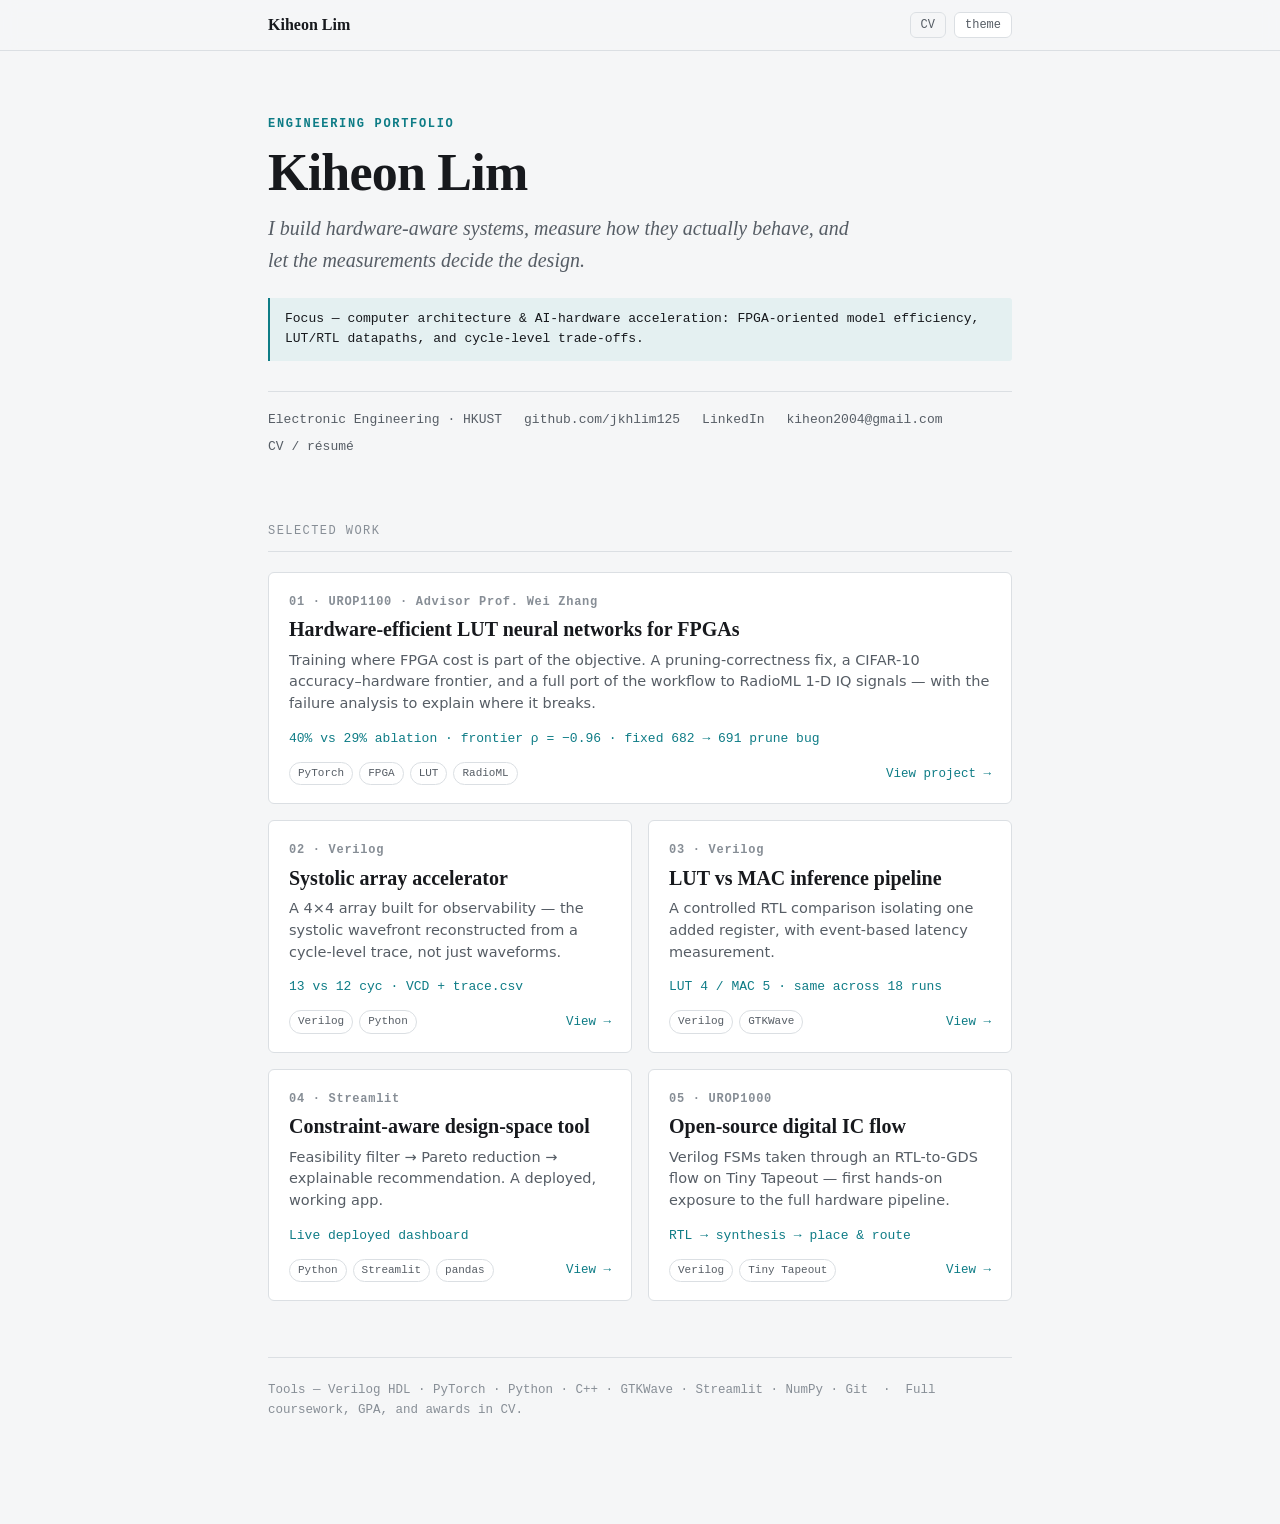
==== commit eb682e63: "Add CV page + downloadable PDF, more figures per project, CV in nav - /cv.html with full CV; /Kiheon" ====
--- a/index.html
+++ b/index.html
@@ -18,7 +18,7 @@
   <nav class="nav">
     <div class="nav-inner">
       <a class="nav-home" href="/">Kiheon Lim</a>
-      <div class="nav-ctrl"><button id="themeBtn" type="button" aria-label="Toggle light or dark theme">theme</button></div>
+      <div class="nav-ctrl"><a class="navlink" href="/cv.html">CV</a><button id="themeBtn" type="button" aria-label="Toggle light or dark theme">theme</button></div>
     </div>
   </nav>
 
@@ -33,6 +33,7 @@
         <a href="https://github.com/jkhlim125">github.com/jkhlim125</a>
         <a href="https://www.linkedin.com/in/kiheon-lim-67a047383">LinkedIn</a>
         <a href="mailto:kiheon2004@gmail.com">kiheon2004@gmail.com</a>
+        <a href="/cv.html">CV / résumé</a>
       </div>
     </header>
 
--- a/styles.css
+++ b/styles.css
@@ -46,7 +46,12 @@
 .nav-home { font-family:var(--serif); font-weight:600; font-size:16px; color:var(--ink); }
 .nav-home:hover { color:var(--accent); }
 .nav-home .back { color:var(--faint); font-family:var(--mono); font-size:13px; margin-right:6px; }
-.nav-ctrl { display:flex; gap:8px; }
+.nav-ctrl { display:flex; gap:8px; align-items:center; }
+.nav-ctrl .navlink {
+  font-family:var(--mono); font-size:12px; color:var(--muted); border:1px solid var(--rule);
+  border-radius:6px; padding:6px 10px; line-height:1; transition:border-color .15s, color .15s;
+}
+.nav-ctrl .navlink:hover { color:var(--accent); border-color:var(--accent); }
 .nav-ctrl button {
   font-family:var(--mono); font-size:12px; color:var(--muted); background:var(--surface);
   border:1px solid var(--rule); border-radius:6px; padding:6px 10px; cursor:pointer; line-height:1;
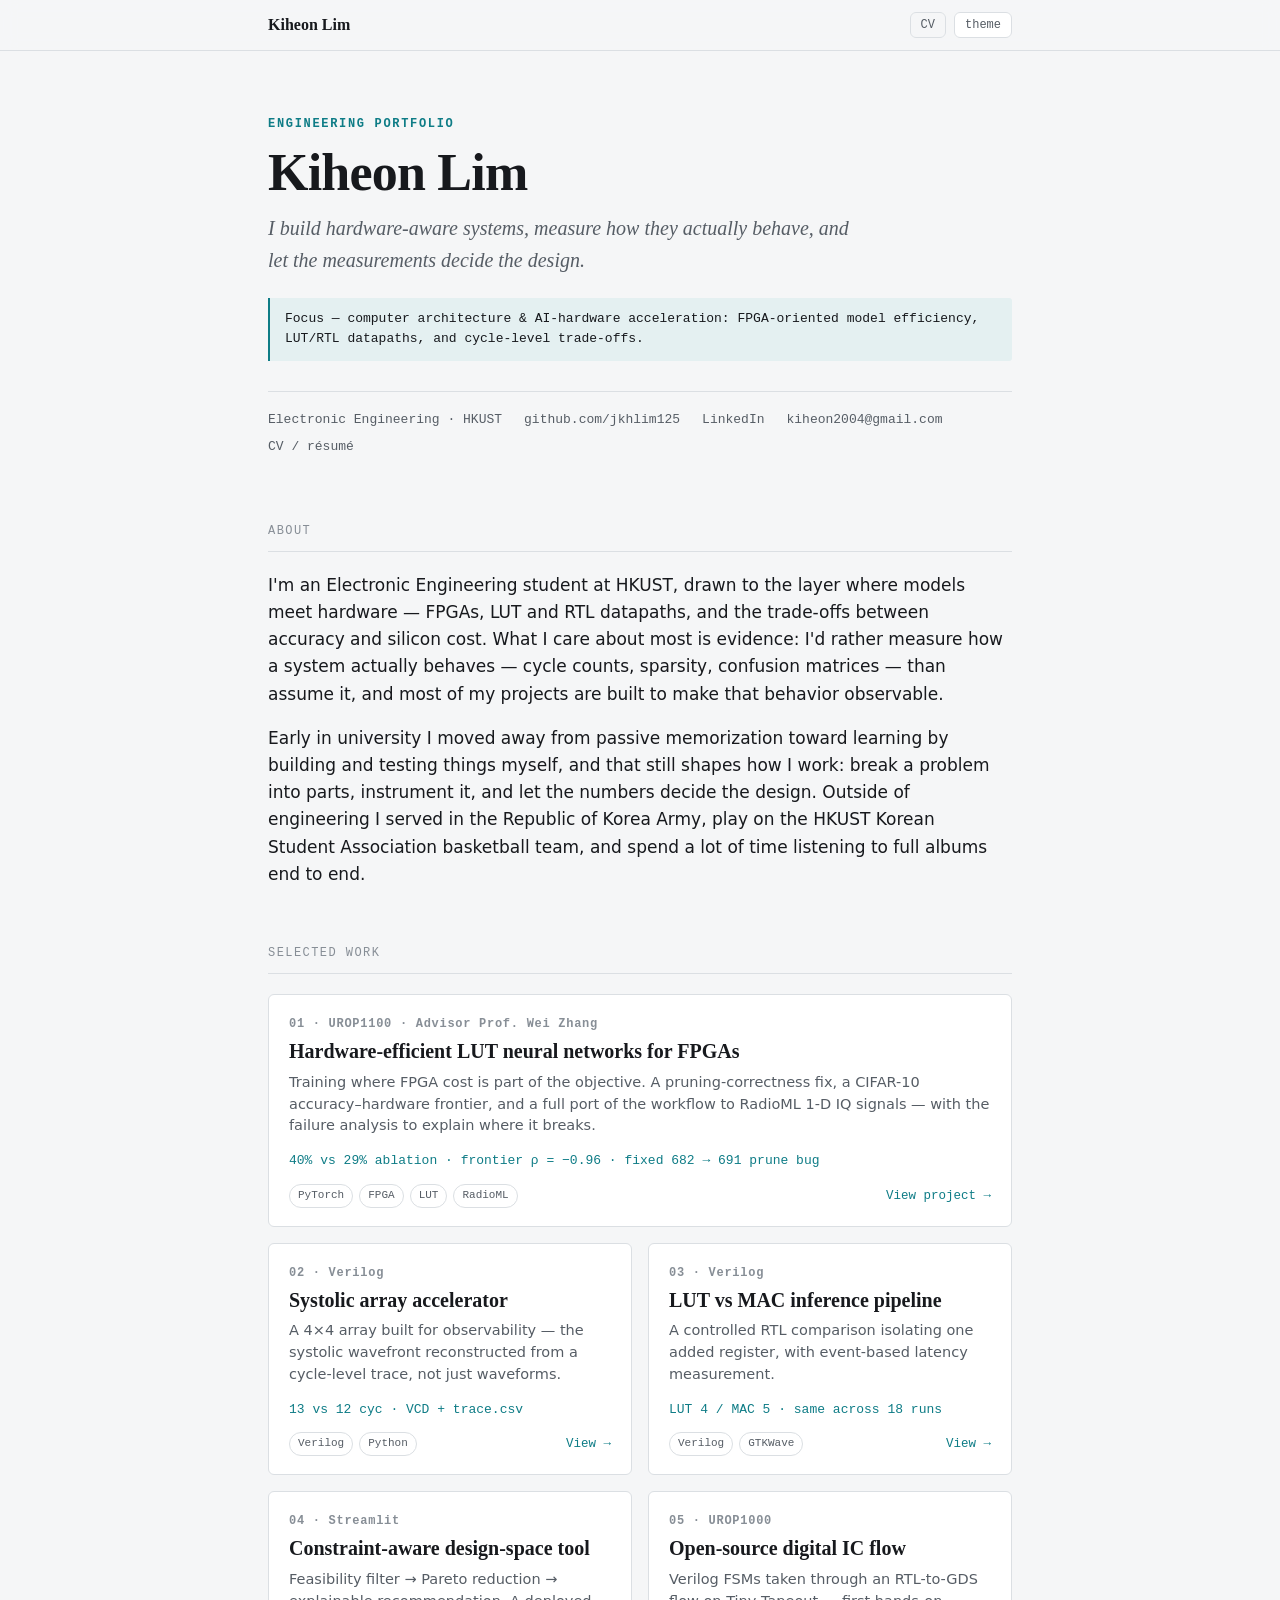
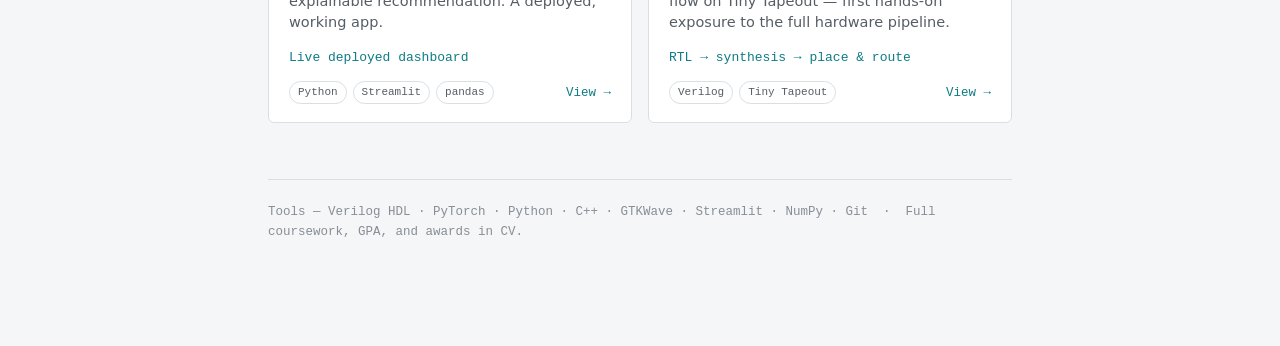
==== commit 92c68ecf: "Add About section and real code snippets to project pages" ====
--- a/index.html
+++ b/index.html
@@ -36,6 +36,12 @@
         <a href="/cv.html">CV / résumé</a>
       </div>
     </header>
+
+    <div class="section-label">About</div>
+    <div class="about">
+      <p>I'm an Electronic Engineering student at HKUST, drawn to the layer where models meet hardware — FPGAs, LUT and RTL datapaths, and the trade-offs between accuracy and silicon cost. What I care about most is evidence: I'd rather measure how a system actually behaves — cycle counts, sparsity, confusion matrices — than assume it, and most of my projects are built to make that behavior observable.</p>
+      <p>Early in university I moved away from passive memorization toward learning by building and testing things myself, and that still shapes how I work: break a problem into parts, instrument it, and let the numbers decide the design. Outside of engineering I served in the Republic of Korea Army, play on the HKUST Korean Student Association basketball team, and spend a lot of time listening to full albums end to end.</p>
+    </div>
 
     <div class="section-label">Selected work</div>
     <div class="cards">
--- a/styles.css
+++ b/styles.css
@@ -134,6 +134,17 @@
 .fig-2 { display:grid; grid-template-columns:1fr 1fr; gap:12px; }
 @media (max-width:640px){ .fig-2 { grid-template-columns:1fr; } }
 
+/* about (home) */
+.about p { max-width:68ch; color:var(--ink); }
+.about p + p { margin-top:0; }
+
+/* code snippets */
+.code { margin:18px 0; }
+.code .fname { font-family:var(--mono); font-size:11.5px; color:var(--faint); margin-bottom:6px; }
+pre.snippet { background:var(--surface); border:1px solid var(--rule); border-radius:6px; padding:14px 16px; overflow-x:auto; margin:0; }
+pre.snippet code { font-family:var(--mono); font-size:12.5px; line-height:1.55; color:var(--ink); white-space:pre; background:none; border:none; padding:0; }
+.code .cap { font-size:12.5px; color:var(--faint); margin-top:8px; font-style:italic; }
+
 .proj-specs { display:flex; flex-wrap:wrap; gap:4px 20px; font-family:var(--mono); font-size:12.5px; color:var(--muted); margin:14px 0 6px; }
 .proj-specs b { color:var(--ink); font-weight:600; }
 
